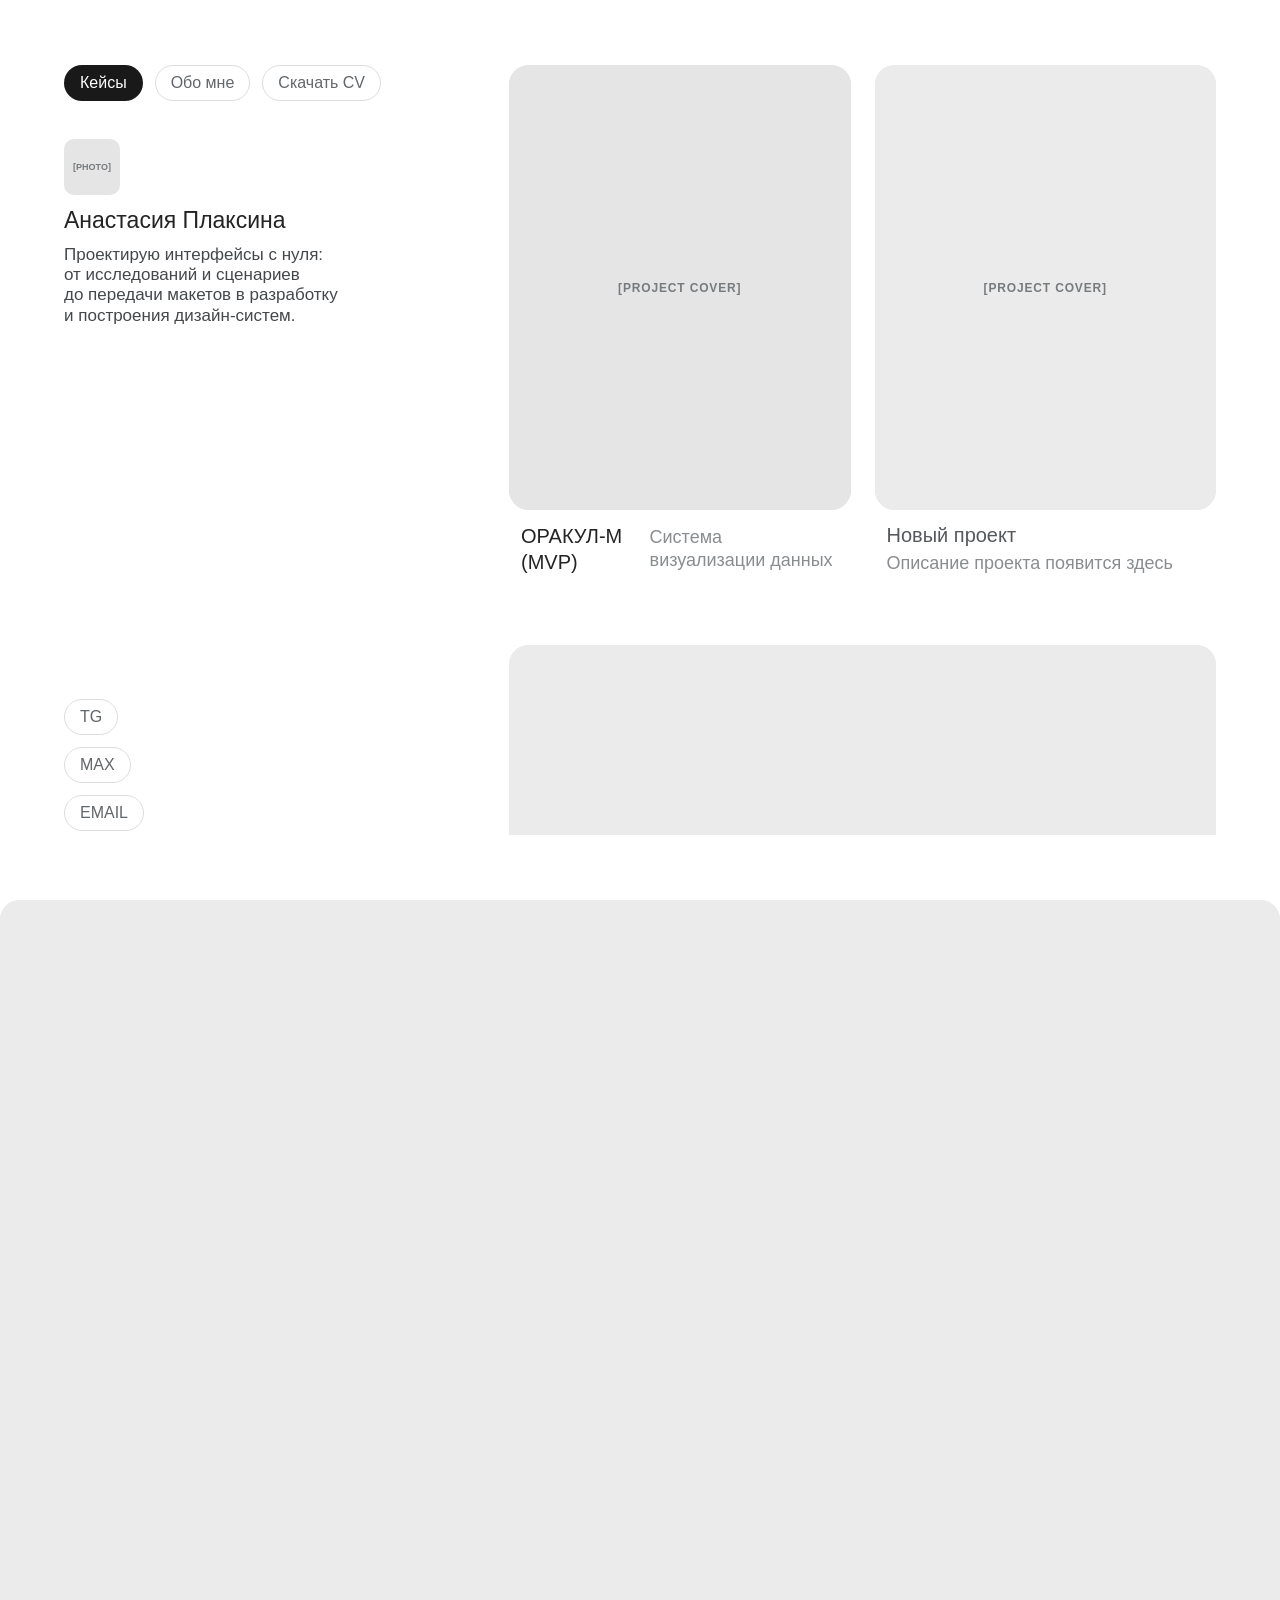
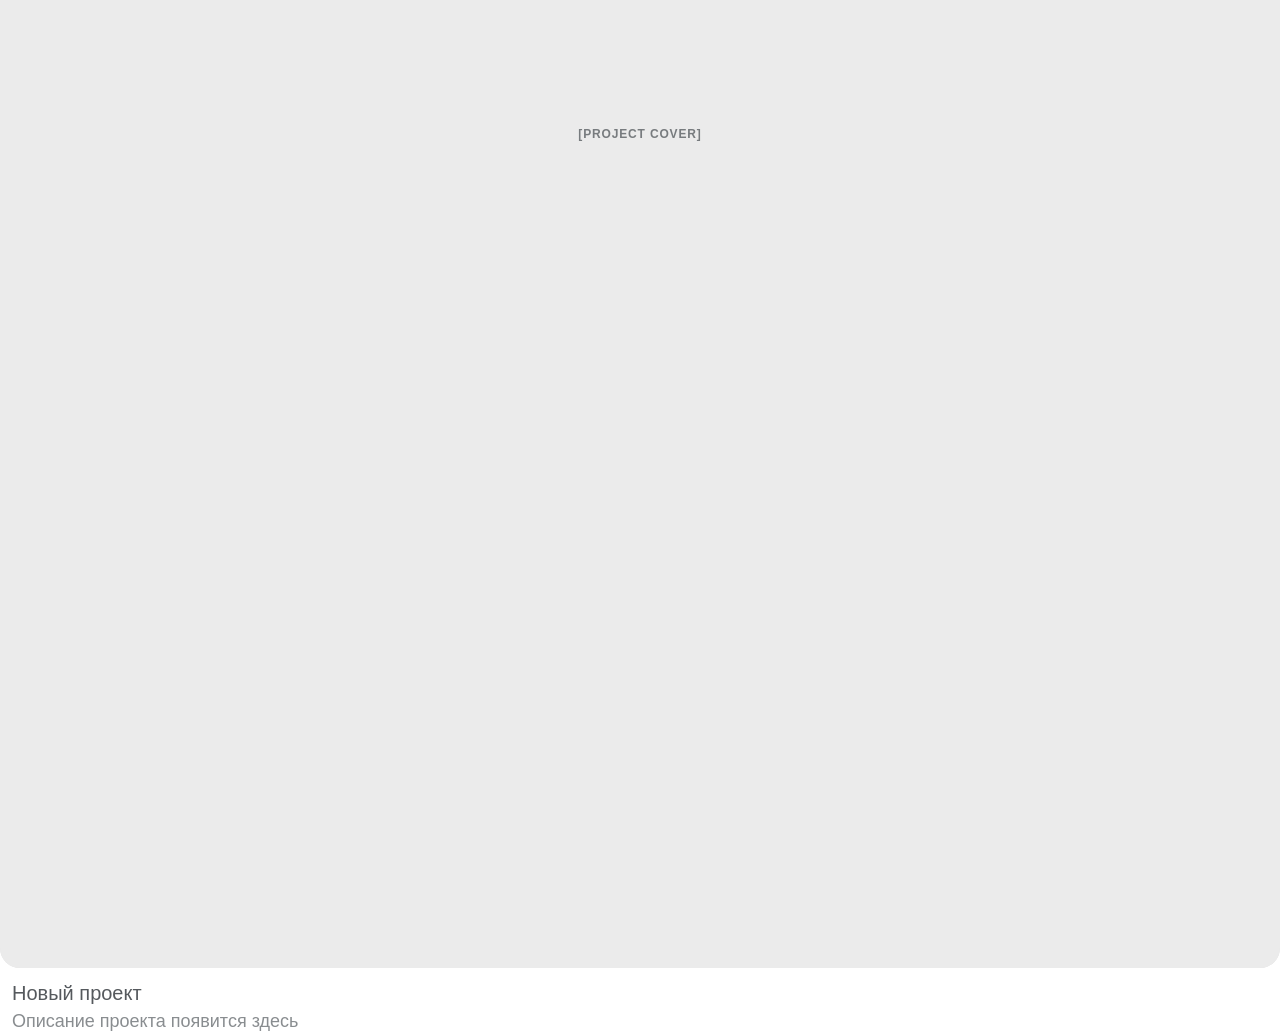
==== index.html @ 455554bf "Update index.html. Удалены годы в кейсах" ====
<!doctype html>
<html lang="ru">
<head>
  <meta charset="utf-8">
  <meta name="viewport" content="width=device-width, initial-scale=1">
  <meta name="color-scheme" content="light">
  <title>Анастасия Плаксина — продуктовый дизайнер</title>
  <meta name="description" content="Портфолио Анастасии Плаксиной: продуктовый дизайн, исследования и дизайн-системы.">
  <link rel="stylesheet" href="styles.css">
  <script src="script.js" defer></script>
</head>
<body>
  <div class="page">
    <aside class="sidebar" aria-label="Информация об авторе">
      <div class="sidebar__top">
        <nav class="navigation" aria-label="Основная навигация">
          <a class="pill pill--primary" href="index.html" aria-current="page">Кейсы</a>
          <a class="pill pill--secondary" href="#about">Обо мне</a>
          <button class="pill pill--secondary" type="button" data-contact="cv">Скачать CV</button>
        </nav>

        <div class="profile" id="about">
          <div class="placeholder profile__photo" role="img" aria-label="Место для фотографии автора">
            <span>[PHOTO]</span>
          </div>
          <h1 class="profile__name">Анастасия Плаксина</h1>
          <p class="profile__description">
            Проектирую интерфейсы с нуля:<br>
            от исследований и сценариев<br>
            до передачи макетов в разработку<br>
            и построения дизайн-систем.
          </p>
        </div>
      </div>

      <div class="socials" aria-label="Контакты">
        <button class="pill pill--secondary social" type="button" data-contact="telegram" aria-label="Telegram">TG</button>
        <button class="pill pill--secondary social" type="button" data-contact="max" aria-label="MAX">MAX</button>
        <button class="pill pill--secondary social" type="button" data-contact="email" aria-label="Электронная почта">EMAIL</button>
      </div>
    </aside>

    <main class="content" id="projects" aria-label="Проекты">
      <div class="projects-grid">
        <a class="project-card" href="case.html" aria-label="Открыть кейс ОРАКУЛ-М">
          <div class="project-card__cover">
            <div class="placeholder project-card__image" aria-hidden="true">[PROJECT COVER]</div>
            <span class="project-card__arrow" aria-hidden="true">↗</span>
          </div>
          <div class="project-card__details">
            <div class="project-card__heading">
              <h2 class="project-card__title">ОРАКУЛ-М (MVP)</h2
            </div>
            <p class="project-card__description">Система визуализации данных</p>
            </div>
          </div>
        </a>

        <article class="project-card project-card--upcoming" aria-label="Будущий проект 2">
          <div class="project-card__cover">
            <div class="placeholder project-card__image" role="img" aria-label="Место для обложки проекта">[PROJECT COVER]</div>
          </div>
          <div class="project-card__details">
            <div class="project-card__heading">
              <h2 class="project-card__title">Новый проект</h2>
              
            </div>
            <p class="project-card__description">Описание проекта появится здесь</p>
            
            </div>
          </div>
        </article>

        <article class="project-card project-card--upcoming" aria-label="Будущий проект 3">
          <div class="project-card__cover">
            <div class="placeholder project-card__image" role="img" aria-label="Место для обложки проекта">[PROJECT COVER]</div>
          </div>
          <div class="project-card__details">
            <div class="project-card__heading">
              <h2 class="project-card__title">Новый проект</h2>
              
            </div>
            <p class="project-card__description">Описание проекта появится здесь</p>
           
            </div>
          </div>
        </article>

        <article class="project-card project-card--upcoming" aria-label="Будущий проект 4">
          <div class="project-card__cover">
            <div class="placeholder project-card__image" role="img" aria-label="Место для обложки проекта">[PROJECT COVER]</div>
          </div>
          <div class="project-card__details">
            <div class="project-card__heading">
              <h2 class="project-card__title">Новый проект</h2>
             
            </div>
            <p class="project-card__description">Описание проекта появится здесь</p>
           
            </div>
          </div>
        </article>
      </div>
    </main>
  </div>

  <div class="notice" id="contact-notice" role="status" aria-live="polite" hidden></div>
</body>
</html>
---- styles.css ----
:root {
  --color-background: #ffffff;
  --color-text: #242424;
  --color-secondary: #62676b;
  --color-muted: #898d90;
  --color-border: #dddddd;
  --color-surface: #f3f4f5;
  --color-placeholder: #e5e5e5;
  --color-placeholder-text: #777b7e;
  --color-primary: #191919;
  --color-primary-hover: #393939;
  --color-accent: #405e9b;
  --color-focus: #4669c9;
  --color-dark-panel: #292929;
  --color-dark-card: #3a3a3a;
  --color-dark-text: #eeeeee;
  --color-success: #d8fff0;
  --color-success-text: #175b47;

  --font-main: Arial, Helvetica, sans-serif;
  --font-size-body: 20px;
  --font-size-small: 15px;

  --space-page-x: 64px;
  --space-page-y: 65px;
  --space-sidebar: 360px;
  --space-columns: 85px;
  --space-card-gap: 24px;

  --radius-small: 10px;
  --radius-medium: 14px;
  --radius-large: 20px;
  --radius-pill: 999px;

  --transition-fast: 220ms cubic-bezier(0.2, 0.7, 0.2, 1);
  --transition-medium: 280ms cubic-bezier(0.2, 0.7, 0.2, 1);
}

* {
  box-sizing: border-box;
}

html {
  height: 100%;
}

body {
  min-width: 1120px;
  height: 100%;
  margin: 0;
  overflow: hidden;
  background: var(--color-background);
  color: var(--color-text);
  font-family: var(--font-main);
  -webkit-font-smoothing: antialiased;
}

button,
a {
  -webkit-tap-highlight-color: transparent;
}

button {
  font: inherit;
}

a {
  color: inherit;
}

:focus-visible {
  outline: 3px solid var(--color-focus);
  outline-offset: 4px;
}

.page {
  display: grid;
  grid-template-columns: var(--space-sidebar) minmax(0, 1fr);
  gap: var(--space-columns);
  width: 100%;
  height: 100vh;
  height: 100dvh;
  padding: var(--space-page-y) var(--space-page-x);
}

.sidebar {
  display: flex;
  flex-direction: column;
  justify-content: space-between;
  min-width: 0;
  min-height: 0;
  padding-bottom: 4px;
}

.navigation {
  display: flex;
  align-items: center;
  flex-wrap: nowrap;
  gap: 12px;
}

.pill {
  position: relative;
  display: inline-flex;
  align-items: center;
  justify-content: center;
  flex: none;
  min-height: 36px;
  padding: 6px 15px;
  border: 1px solid transparent;
  border-radius: var(--radius-pill);
  cursor: pointer;
  font-size: 16px;
  font-weight: 500;
  line-height: 1.2;
  text-decoration: none;
  white-space: nowrap;
  transition:
    color var(--transition-fast),
    background-color var(--transition-fast),
    border-color var(--transition-fast),
    box-shadow var(--transition-fast),
    transform var(--transition-fast);
}

.pill::after {
  position: absolute;
  right: 15px;
  bottom: 5px;
  left: 15px;
  height: 1px;
  background: currentColor;
  content: "";
  opacity: 0;
  transform: scaleX(0.5);
  transition: opacity var(--transition-fast), transform var(--transition-fast);
}

.pill:hover::after {
  opacity: 1;
  transform: scaleX(1);
}

.pill:active {
  transform: translateY(1px);
}

.pill--primary {
  background: var(--color-primary);
  color: #ffffff;
}

.pill--primary:hover {
  background: var(--color-primary-hover);
  box-shadow: 0 5px 14px rgb(0 0 0 / 16%);
  transform: translateY(-2px);
}

.pill--secondary {
  border-color: var(--color-border);
  background: var(--color-background);
  color: var(--color-secondary);
}

.pill--secondary:hover {
  border-color: #aab8d3;
  background: #f5f7fb;
  color: var(--color-accent);
  transform: translateY(-2px);
}

.profile {
  margin-top: 38px;
  scroll-margin-top: 24px;
}

.placeholder {
  display: flex;
  align-items: center;
  justify-content: center;
  overflow: hidden;
  background: var(--color-placeholder);
  color: var(--color-placeholder-text);
  font-size: 12px;
  font-weight: 600;
  letter-spacing: 0.07em;
  text-align: center;
}

.profile__photo {
  width: 56px;
  height: 56px;
  border-radius: var(--radius-small);
}

.profile__photo span {
  font-size: 9px;
  letter-spacing: 0;
}

.profile__name {
  margin: 12px 0 10px;
  font-size: 23px;
  font-weight: 500;
  line-height: 1.2;
}

.profile__description {
  margin: 0;
  color: #44484b;
  font-size: 17px;
  line-height: 1.2;
}

.socials {
  display: flex;
  flex-direction: column;
  align-items: flex-start;
  gap: 12px;
}

.social {
  min-width: 54px;
}

.content {
  min-width: 0;
  min-height: 0;
  overflow-x: hidden;
  overflow-y: auto;
  overscroll-behavior-y: contain;
  scrollbar-color: #d5d5d5 transparent;
  scrollbar-width: thin;
}

.content::-webkit-scrollbar {
  width: 7px;
}

.content::-webkit-scrollbar-thumb {
  border-radius: var(--radius-pill);
  background: #d5d5d5;
}

.projects-grid {
  display: grid;
  grid-template-columns: repeat(2, minmax(0, 1fr));
  gap: 38px var(--space-card-gap);
  padding-bottom: 70px;
}

.project-card {
  display: block;
  min-width: 0;
  border-radius: var(--radius-large);
  color: inherit;
  text-decoration: none;
  transition: transform var(--transition-medium);
}

a.project-card {
  cursor: pointer;
}

a.project-card:hover {
  transform: translateY(-6px);
}

.project-card__cover {
  position: relative;
  overflow: hidden;
  aspect-ratio: 422 / 550;
  border-radius: var(--radius-large);
  background: var(--color-placeholder);
  transition: box-shadow var(--transition-medium);
}

a.project-card:hover .project-card__cover {
  box-shadow: 0 16px 30px rgb(0 0 0 / 13%);
}

.project-card__image {
  width: 100%;
  height: 100%;
  transition:
    background-color var(--transition-medium),
    transform var(--transition-medium);
}

a.project-card:hover .project-card__image {
  background: #dddddd;
  transform: scale(1.045);
}

.project-card__arrow {
  position: absolute;
  top: 16px;
  right: 16px;
  display: grid;
  width: 37px;
  height: 37px;
  place-items: center;
  border-radius: 50%;
  background: rgb(255 255 255 / 88%);
  color: var(--color-primary);
  font-size: 22px;
  opacity: 0;
  transform: translate(-6px, 6px);
  transition: opacity var(--transition-fast), transform var(--transition-fast);
}

a.project-card:hover .project-card__arrow,
a.project-card:focus-visible .project-card__arrow {
  opacity: 1;
  transform: translate(0);
}

.project-card__details {
  padding: 12px 12px 0;
}

.project-card__heading {
  display: flex;
  align-items: baseline;
  justify-content: space-between;
  gap: 10px;
}

.project-card__title {
  margin: 0;
  font-size: 20px;
  font-weight: 400;
  line-height: 1.3;
  transition: color var(--transition-fast);
}

a.project-card:hover .project-card__title,
a.project-card:focus-visible .project-card__title {
  color: var(--color-accent);
}

.project-card__year {
  flex: none;
  color: var(--color-muted);
  font-size: 12px;
}

.project-card__description {
  margin: 4px 0 0;
  color: var(--color-muted);
  font-size: 18px;
  line-height: 1.3;
}

.project-card__tags {
  display: flex;
  flex-wrap: wrap;
  gap: 7px;
  margin-top: 12px;
}

.tag {
  padding: 5px 9px;
  border: 1px solid #e8e8e8;
  border-radius: var(--radius-pill);
  color: var(--color-secondary);
  font-size: 11px;
  line-height: 1;
}

.project-card--upcoming .project-card__image {
  background: #ebebeb;
}

.project-card--upcoming .project-card__title {
  color: #55595d;
}

.case {
  padding-bottom: 75px;
}

.case__hero {
  position: relative;
  width: 100%;
  height: 356px;
  border-radius: var(--radius-large);
  background: #dedede;
}

.case__hero-tags {
  position: absolute;
  top: 20px;
  right: 22px;
  display: flex;
  gap: 9px;
}

.hero-tag {
  padding: 8px 15px;
  border: 1px solid rgb(255 255 255 / 85%);
  border-radius: var(--radius-pill);
  color: #565a5d;
  font-size: 15px;
  font-weight: 400;
  letter-spacing: 0;
}

.case__header {
  margin: 47px 0 25px;
}

.case__title {
  margin: 0;
  color: var(--color-primary);
  font-size: 36px;
  font-weight: 500;
  line-height: 1.15;
}

.case-section {
  margin-top: 44px;
  font-size: var(--font-size-body);
  line-height: 1.31;
}

.case__header + .case-section {
  margin-top: 0;
}

.case-section--last {
  margin-bottom: 0;
}

.case-section p {
  margin: 0 0 18px;
}

.section-label {
  margin: 0 0 19px;
  color: var(--color-muted);
  font-size: 16px;
  font-weight: 400;
  line-height: 1.3;
  text-transform: uppercase;
}

.case-facts,
.result-facts {
  margin: 22px 0 0;
}

.case-facts > div,
.result-facts > div {
  display: grid;
  grid-template-columns: 138px minmax(0, 1fr);
  gap: 10px;
  margin-top: 7px;
}

.case-facts dt,
.result-facts dt {
  font-weight: 500;
}

.case-facts dd,
.result-facts dd {
  margin: 0;
}

.case-list {
  margin: 0;
  padding-left: 30px;
}

.case-list li {
  padding-left: 0;
  margin-bottom: 12px;
}

.case-list li:last-child {
  margin-bottom: 0;
}

.note-list {
  display: grid;
  gap: 16px;
}

.note {
  padding: 21px 20px 20px;
  border-radius: var(--radius-medium);
  background: var(--color-surface);
}

.note h3 {
  margin: 0 0 12px;
  color: #95999d;
  font-size: 16px;
  font-weight: 600;
  letter-spacing: 0.02em;
  line-height: 1.3;
  text-transform: uppercase;
}

.note p {
  margin: 0;
}

.note--story p {
  color: #30374e;
}

.case__flow {
  width: 100%;
  height: 530px;
  margin-top: 44px;
  border: 1px solid #dedede;
  border-radius: var(--radius-medium);
  background: #f0f0f0;
}

.testing-panel {
  padding: 27px;
  border-radius: 18px;
  background: var(--color-dark-panel);
  color: var(--color-dark-text);
  font-size: 16px;
  line-height: 1.35;
}

.testing-panel__head,
.hypothesis {
  display: grid;
  grid-template-columns: repeat(2, minmax(0, 1fr));
  gap: 22px;
}

.testing-panel__head {
  padding: 0 0 15px;
  color: #b9b9b9;
  font-size: 15px;
  text-transform: uppercase;
}

.hypothesis {
  padding: 20px;
  margin-bottom: 16px;
  border-radius: var(--radius-medium);
  background: var(--color-dark-card);
}

.hypothesis:last-child {
  margin-bottom: 0;
}

.hypothesis p {
  margin: 0 0 10px;
}

.hypothesis p:last-child {
  margin-bottom: 0;
}

.hypothesis__badge {
  display: table;
  width: fit-content;
  padding: 5px 8px;
  margin-top: 22px;
  border-radius: var(--radius-pill);
  background: var(--color-success);
  color: var(--color-success-text);
  font-size: 11px;
  font-weight: 600;
  text-transform: uppercase;
}

.testing-panel__observation {
  margin: 0 5px 16px !important;
  color: #60bc9b;
  font-size: 12px;
  line-height: 1.4;
  text-transform: uppercase;
}

.gallery__stage {
  position: relative;
  width: 100%;
  height: 445px;
  border-radius: var(--radius-medium);
  background: #dedede;
}

.gallery__image-label {
  pointer-events: none;
}

.icon-button {
  display: grid;
  width: 38px;
  height: 38px;
  place-items: center;
  padding: 0;
  border: 1px solid transparent;
  border-radius: 50%;
  background: rgb(255 255 255 / 70%);
  color: var(--color-accent);
  cursor: pointer;
  font-size: 27px;
  line-height: 1;
  transition:
    background-color var(--transition-fast),
    box-shadow var(--transition-fast),
    color var(--transition-fast),
    opacity var(--transition-fast),
    transform var(--transition-fast);
}

.icon-button:hover {
  background: #ffffff;
  box-shadow: 0 5px 14px rgb(0 0 0 / 15%);
  color: var(--color-primary);
  transform: scale(1.1);
}

.icon-button:active {
  transform: scale(0.95);
}

.gallery__expand,
.gallery__previous,
.gallery__next {
  position: absolute;
  z-index: 1;
}

.gallery__expand {
  top: 16px;
  right: 16px;
  font-size: 23px;
}

.gallery__previous {
  top: 50%;
  left: 16px;
  transform: translateY(-50%);
}

.gallery__next {
  top: 50%;
  right: 16px;
  transform: translateY(-50%);
}

.gallery__previous:hover,
.gallery__next:hover {
  transform: translateY(-50%) scale(1.1);
}

.gallery__previous:active,
.gallery__next:active {
  transform: translateY(-50%) scale(0.95);
}

.gallery__dots {
  position: absolute;
  bottom: 20px;
  left: 50%;
  display: flex;
  gap: 7px;
  transform: translateX(-50%);
}

.gallery__dot {
  width: 11px;
  height: 11px;
  padding: 0;
  border: 0;
  border-radius: 50%;
  background: #b8b8b8;
  cursor: pointer;
  transition:
    background-color var(--transition-fast),
    transform var(--transition-fast);
}

.gallery__dot:hover {
  background: var(--color-accent);
  transform: scale(1.25);
}

.gallery__dot[aria-current="true"] {
  background: #191919;
}

.gallery__caption {
  margin: 18px 0 0 !important;
  font-size: 19px;
  font-style: italic;
  text-align: center;
}

.result-facts {
  margin-top: 20px;
}

.result-facts > div {
  margin-top: 18px;
}

.result-facts .case-list {
  padding-left: 30px;
}

.lightbox {
  width: min(1100px, calc(100vw - 80px));
  max-width: none;
  max-height: calc(100vh - 80px);
  padding: 16px;
  border: 0;
  border-radius: var(--radius-large);
  background: #ffffff;
  box-shadow: 0 25px 80px rgb(0 0 0 / 20%);
}

.lightbox::backdrop {
  background: rgb(0 0 0 / 75%);
}

.lightbox__inner {
  position: relative;
}

.lightbox__close {
  position: absolute;
  z-index: 1;
  top: 12px;
  right: 12px;
  font-size: 29px;
}

.lightbox__image {
  min-height: 300px;
  height: min(70vh, 690px);
  border-radius: var(--radius-medium);
}

.lightbox__caption {
  margin: 14px 0 0;
  color: var(--color-secondary);
  font-size: 16px;
  text-align: center;
}

.notice {
  position: fixed;
  z-index: 10;
  bottom: 24px;
  left: 24px;
  max-width: 340px;
  padding: 14px 18px;
  border-radius: var(--radius-medium);
  background: var(--color-primary);
  box-shadow: 0 10px 25px rgb(0 0 0 / 20%);
  color: #ffffff;
  font-size: 14px;
  line-height: 1.4;
}

.notice[hidden] {
  display: none;
}

@media (prefers-reduced-motion: reduce) {
  *,
  *::before,
  *::after {
    scroll-behavior: auto !important;
    transition-duration: 0.01ms !important;
    animation-duration: 0.01ms !important;
  }
}
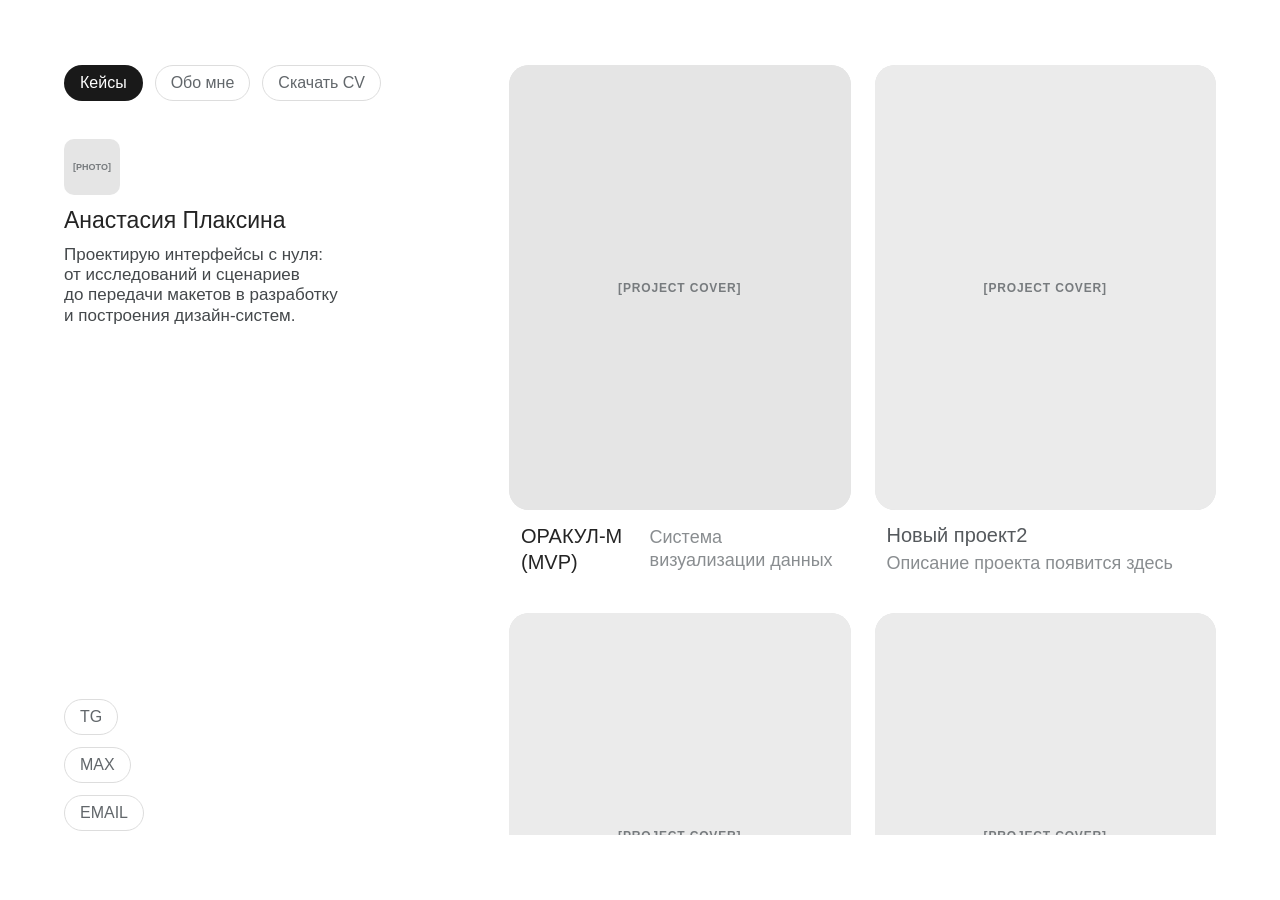
==== commit 48508ce7: "Update index.html" ====
--- a/index.html
+++ b/index.html
@@ -62,13 +62,10 @@
           </div>
           <div class="project-card__details">
             <div class="project-card__heading">
-              <h2 class="project-card__title">Новый проект</h2>
-              
-            </div>
+              <h2 class="project-card__title">Новый проект2</h2>
+             </div>
             <p class="project-card__description">Описание проекта появится здесь</p>
-            
-            </div>
-          </div>
+             </div>
         </article>
 
         <article class="project-card project-card--upcoming" aria-label="Будущий проект 3">
@@ -77,29 +74,22 @@
           </div>
           <div class="project-card__details">
             <div class="project-card__heading">
-              <h2 class="project-card__title">Новый проект</h2>
-              
-            </div>
+              <h2 class="project-card__title">Новый проект3</h2>
+             </div>
             <p class="project-card__description">Описание проекта появится здесь</p>
-           
-            </div>
           </div>
         </article>
-
         <article class="project-card project-card--upcoming" aria-label="Будущий проект 4">
           <div class="project-card__cover">
             <div class="placeholder project-card__image" role="img" aria-label="Место для обложки проекта">[PROJECT COVER]</div>
           </div>
           <div class="project-card__details">
             <div class="project-card__heading">
-              <h2 class="project-card__title">Новый проект</h2>
-             
-            </div>
+              <h2 class="project-card__title">Новый проект4</h2>
+             </div>
             <p class="project-card__description">Описание проекта появится здесь</p>
-           
-            </div>
-          </div>
-        </article>
+             </div>
+         </article>
       </div>
     </main>
   </div>
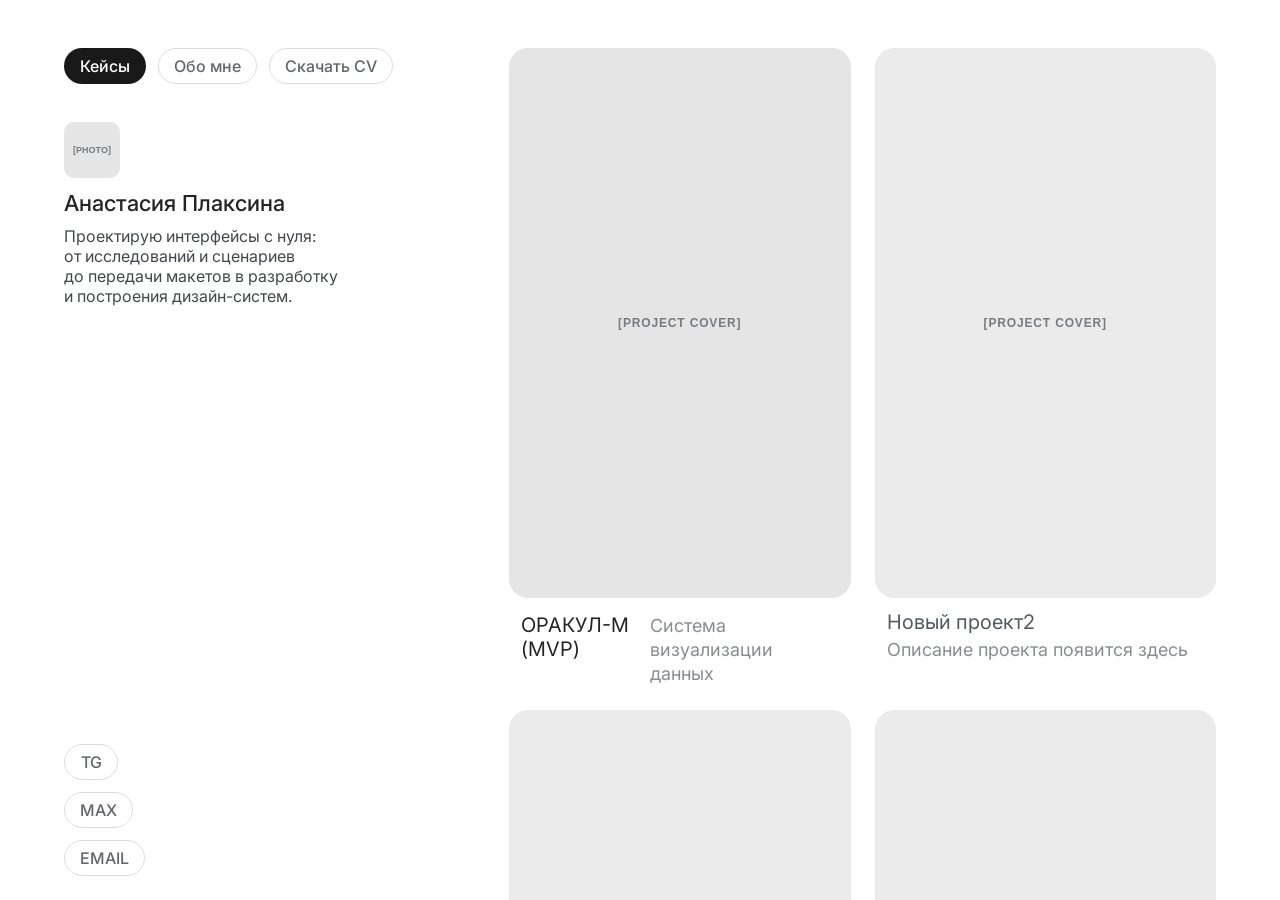
==== commit b43002d2: "Update index.html" ====
--- a/index.html
+++ b/index.html
@@ -8,6 +8,9 @@
   <meta name="description" content="Портфолио Анастасии Плаксиной: продуктовый дизайн, исследования и дизайн-системы.">
   <link rel="stylesheet" href="styles.css">
   <script src="script.js" defer></script>
+  <link rel="preconnect" href="https://fonts.googleapis.com">
+<link rel="preconnect" href="https://fonts.gstatic.com" crossorigin>
+<link href="https://fonts.googleapis.com/css2?family=Inter:wght@400;500;600&display=swap" rel="stylesheet">
 </head>
 <body>
   <div class="page">
--- a/styles.css
+++ b/styles.css
@@ -1,4 +1,5 @@
 :root {
+  /* ===== ЦВЕТА ===== */
   --color-background: #ffffff;
   --color-text: #242424;
   --color-secondary: #62676b;
@@ -17,15 +18,23 @@
   --color-success: #d8fff0;
   --color-success-text: #175b47;
 
+  /* ===== ШРИФТЫ ===== */
   --font-main: Arial, Helvetica, sans-serif;
+  /* Шрифт для UI-элементов: кнопки, имя, карточки. Подключите Inter
+     через <link> в <head> или @import в начале этого файла. */
+  --font-ui: 'Inter', Arial, Helvetica, sans-serif;
   --font-size-body: 20px;
   --font-size-small: 15px;
 
-  --space-page-x: 64px;
-  --space-page-y: 65px;
-  --space-sidebar: 360px;
-  --space-columns: 85px;
-  --space-card-gap: 24px;
+  /* ===== СЕТКА И ОТСТУПЫ =====
+     Макет 1440px: слева колонка 421px, справа две карточки ~422px,
+     между колонками 24px. Поля страницы: 64px по бокам, 48px сверху, 24px снизу. */
+  --space-page-top: 48px;      /* отступ сверху всей страницы */
+ 
+  --space-page-x: 64px;        /* боковые отступы страницы */
+  --space-sidebar: 421px;      /* ширина левой колонки */
+  --space-columns: 24px;       /* зазор между левой колонкой и карточками */
+  --space-card-gap: 24px;      /* зазор между карточками */
 
   --radius-small: 10px;
   --radius-medium: 14px;
@@ -73,6 +82,10 @@
   outline-offset: 4px;
 }
 
+/* ===== ОБЩАЯ СЕТКА СТРАНИЦЫ =====
+   Две колонки: слева сайдбар 421px, справа — контент.
+   Отступ сверху 48px, по бокам 64px. Снизу отступ убран (0),
+   он остался только у левого блока (см. .sidebar). */
 .page {
   display: grid;
   grid-template-columns: var(--space-sidebar) minmax(0, 1fr);
@@ -80,18 +93,22 @@
   width: 100%;
   height: 100vh;
   height: 100dvh;
-  padding: var(--space-page-y) var(--space-page-x);
-}
-
+  padding: var(--space-page-top) var(--space-page-x) 0; /* было: ... var(--space-page-bottom) */
+}
+
+/* ===== ЛЕВАЯ КОЛОНКА =====
+   Нижний отступ 24px — только у сайдбара, чтобы его содержимое
+   не прилипало к краю окна. */
 .sidebar {
   display: flex;
   flex-direction: column;
   justify-content: space-between;
   min-width: 0;
   min-height: 0;
-  padding-bottom: 4px;
-}
-
+  padding-bottom: 24px; /* было: 4px */
+}
+
+/* ===== КНОПКИ (Кейсы / Обо мне / Скачать CV) ===== */
 .navigation {
   display: flex;
   align-items: center;
@@ -110,9 +127,11 @@
   border: 1px solid transparent;
   border-radius: var(--radius-pill);
   cursor: pointer;
+  /* Inter Medium 16 / 20 */
+  font-family: var(--font-ui);
   font-size: 16px;
   font-weight: 500;
-  line-height: 1.2;
+  line-height: 20px;
   text-decoration: none;
   white-space: nowrap;
   transition:
@@ -169,6 +188,7 @@
   transform: translateY(-2px);
 }
 
+/* ===== БЛОК ПРОФИЛЯ (фото + имя + краткое инфо) ===== */
 .profile {
   margin-top: 38px;
   scroll-margin-top: 24px;
@@ -198,20 +218,26 @@
   letter-spacing: 0;
 }
 
+/* Имя — Inter Medium 22 / auto */
 .profile__name {
   margin: 12px 0 10px;
-  font-size: 23px;
+  font-family: var(--font-ui);
+  font-size: 22px;
   font-weight: 500;
-  line-height: 1.2;
-}
-
+  line-height: normal;
+}
+
+/* Краткое инфо под именем — Inter Regular 16 / 20 */
 .profile__description {
   margin: 0;
   color: #44484b;
-  font-size: 17px;
-  line-height: 1.2;
-}
-
+  font-family: var(--font-ui);
+  font-size: 16px;
+  font-weight: 400;
+  line-height: 20px;
+}
+
+/* ===== СОЦСЕТИ ===== */
 .socials {
   display: flex;
   flex-direction: column;
@@ -223,30 +249,33 @@
   min-width: 54px;
 }
 
+/* ===== КОНТЕНТ (правая часть, скроллится) =====
+   Скрываем полоску скролла, но скролл сохраняется. */
 .content {
   min-width: 0;
   min-height: 0;
   overflow-x: hidden;
   overflow-y: auto;
   overscroll-behavior-y: contain;
-  scrollbar-color: #d5d5d5 transparent;
-  scrollbar-width: thin;
-}
-
+  /* Firefox: полностью прячем скроллбар */
+  scrollbar-width: none;
+}
+
+/* Chrome / Safari / Edge: полностью прячем скроллбар */
 .content::-webkit-scrollbar {
-  width: 7px;
-}
-
-.content::-webkit-scrollbar-thumb {
-  border-radius: var(--radius-pill);
-  background: #d5d5d5;
-}
-
+  width: 0;
+  height: 0;
+  display: none;
+}
+
+/* ===== СЕТКА КАРТОЧЕК =====
+   Две колонки. Зазор между карточками по горизонтали и по вертикали — 24px.
+   Снизу 24px — чтобы при прокрутке до конца остался отступ. */
 .projects-grid {
   display: grid;
   grid-template-columns: repeat(2, minmax(0, 1fr));
-  gap: 38px var(--space-card-gap);
-  padding-bottom: 70px;
+  gap: var(--space-card-gap); /* было: 38px var(--space-card-gap) */
+  padding-bottom: 24px;
 }
 
 .project-card {
@@ -266,10 +295,11 @@
   transform: translateY(-6px);
 }
 
+/* Обложка карточки: фиксированная высота 550px */
 .project-card__cover {
   position: relative;
   overflow: hidden;
-  aspect-ratio: 422 / 550;
+  height: 550px;
   border-radius: var(--radius-large);
   background: var(--color-placeholder);
   transition: box-shadow var(--transition-medium);
@@ -326,11 +356,13 @@
   gap: 10px;
 }
 
+/* Название кейса — Inter Regular 20 / 24 */
 .project-card__title {
   margin: 0;
+  font-family: var(--font-ui);
   font-size: 20px;
   font-weight: 400;
-  line-height: 1.3;
+  line-height: 24px;
   transition: color var(--transition-fast);
 }
 
@@ -339,34 +371,18 @@
   color: var(--color-accent);
 }
 
-.project-card__year {
-  flex: none;
-  color: var(--color-muted);
-  font-size: 12px;
-}
-
+/* Описание кейса — Inter Regular 18 / 24 */
 .project-card__description {
   margin: 4px 0 0;
   color: var(--color-muted);
+  font-family: var(--font-ui);
   font-size: 18px;
-  line-height: 1.3;
-}
-
-.project-card__tags {
-  display: flex;
-  flex-wrap: wrap;
-  gap: 7px;
-  margin-top: 12px;
-}
-
-.tag {
-  padding: 5px 9px;
-  border: 1px solid #e8e8e8;
-  border-radius: var(--radius-pill);
-  color: var(--color-secondary);
-  font-size: 11px;
-  line-height: 1;
-}
+  font-weight: 400;
+  line-height: 24px;
+}
+
+/* Стили .project-card__year, .project-card__tags и .tag удалены —
+   год и бейджи больше не выводятся на карточке. */
 
 .project-card--upcoming .project-card__image {
   background: #ebebeb;
@@ -376,6 +392,7 @@
   color: #55595d;
 }
 
+/* ===== СТРАНИЦА КЕЙСА (осталась без изменений) ===== */
 .case {
   padding-bottom: 75px;
 }
@@ -413,7 +430,7 @@
 .case__title {
   margin: 0;
   color: var(--color-primary);
-  font-size: 36px;
+  font-size: 34px;
   font-weight: 500;
   line-height: 1.15;
 }
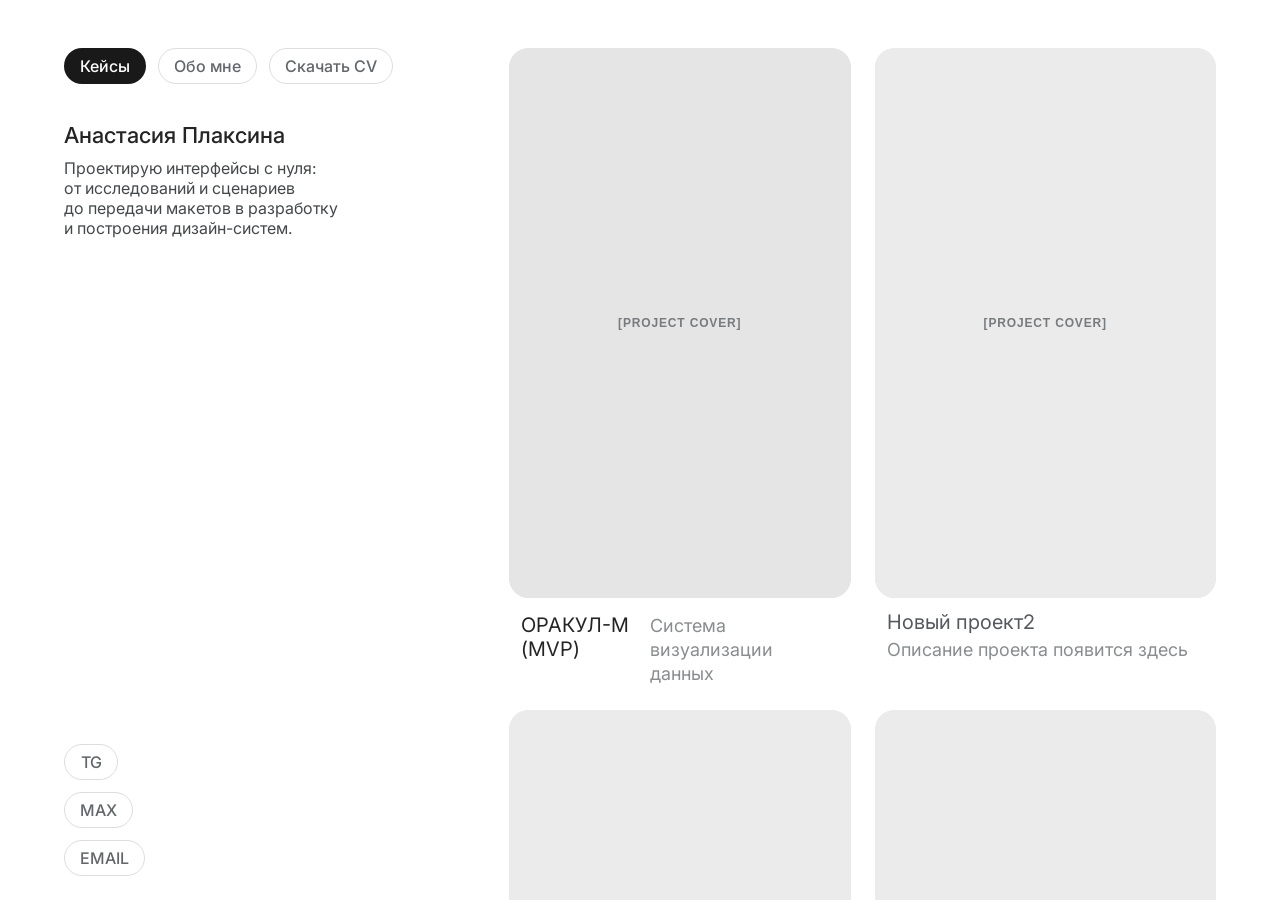
==== commit 432e1b3c: "Update index.html" ====
--- a/index.html
+++ b/index.html
@@ -23,9 +23,7 @@
         </nav>
 
         <div class="profile" id="about">
-          <div class="placeholder profile__photo" role="img" aria-label="Место для фотографии автора">
-            <span>[PHOTO]</span>
-          </div>
+          
           <h1 class="profile__name">Анастасия Плаксина</h1>
           <p class="profile__description">
             Проектирую интерфейсы с нуля:<br>
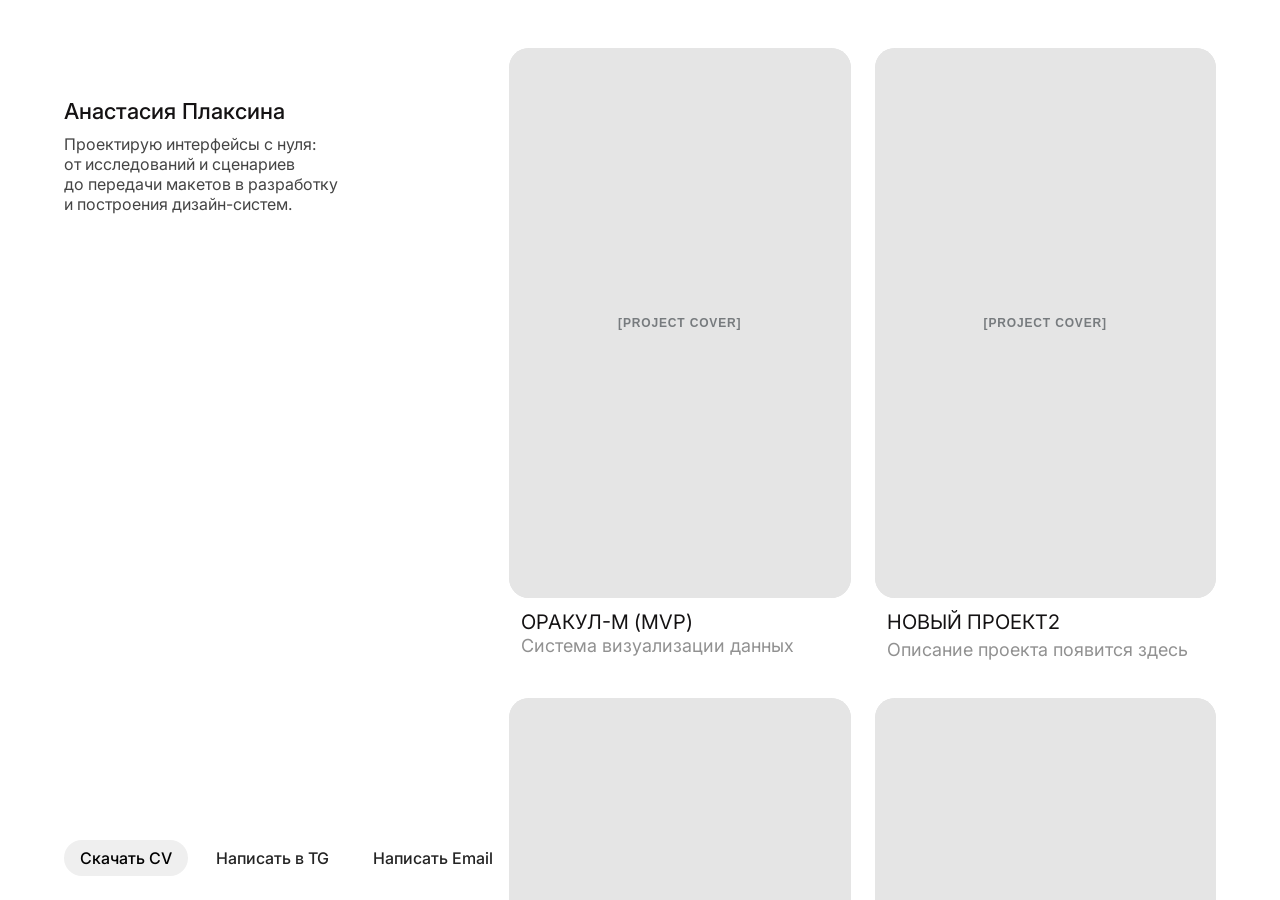
==== commit a32b6ca9: "Update index.html" ====
--- a/index.html
+++ b/index.html
@@ -15,30 +15,23 @@
 <body>
   <div class="page">
     <aside class="sidebar" aria-label="Информация об авторе">
-      <div class="sidebar__top">
-        <nav class="navigation" aria-label="Основная навигация">
-          <a class="pill pill--primary" href="index.html" aria-current="page">Кейсы</a>
-          <a class="pill pill--secondary" href="#about">Обо мне</a>
-          <button class="pill pill--secondary" type="button" data-contact="cv">Скачать CV</button>
-        </nav>
+     <!-- ВЕРХ: имя + описание -->
+<div class="profile" id="about">
+  <h1 class="profile__name">Анастасия Плаксина</h1>
+  <p class="profile__description">
+    Проектирую интерфейсы с нуля:<br>
+    от исследований и сценариев<br>
+    до передачи макетов в разработку<br>
+    и построения дизайн-систем.
+  </p>
+</div>
 
-        <div class="profile" id="about">
-          
-          <h1 class="profile__name">Анастасия Плаксина</h1>
-          <p class="profile__description">
-            Проектирую интерфейсы с нуля:<br>
-            от исследований и сценариев<br>
-            до передачи макетов в разработку<br>
-            и построения дизайн-систем.
-          </p>
-        </div>
-      </div>
-
-      <div class="socials" aria-label="Контакты">
-        <button class="pill pill--secondary social" type="button" data-contact="telegram" aria-label="Telegram">TG</button>
-        <button class="pill pill--secondary social" type="button" data-contact="max" aria-label="MAX">MAX</button>
-        <button class="pill pill--secondary social" type="button" data-contact="email" aria-label="Электронная почта">EMAIL</button>
-      </div>
+<!-- НИЗ: три кнопки друг под другом -->
+<nav class="navigation" aria-label="Контакты">
+  <button class="pill" type="button" data-contact="cv">Скачать CV</button>
+  <a class="pill" href="https://t.me/ap_plaksina" target="_blank" rel="noopener">Написать в TG</a>
+  <a class="pill" href="mailto:ap.plaksina@mail.ru">Написать Email</a>
+</nav>
     </aside>
 
     <main class="content" id="projects" aria-label="Проекты">
--- a/styles.css
+++ b/styles.css
@@ -1,3 +1,22 @@
+/* ============================================================
+   СОДЕРЖАНИЕ
+   ------------------------------------------------------------
+   1. Переменные (:root)
+   2. Сброс и базовая типографика
+   3. Общая сетка страницы (.page)
+   4. Левая колонка (.sidebar) и кнопки (.pill)
+   5. Профиль (фото, имя, описание)
+   6. Соцсети
+   7. Правая колонка контента (.content)
+   8. Сетка карточек кейсов (.projects-grid, .project-card)
+   9. Страница кейса (.case)
+  10. Адаптив и предпочтения пользователя
+   ============================================================ */
+
+
+/* ============================================================
+   1. ПЕРЕМЕННЫЕ
+   ============================================================ */
 :root {
   /* ===== ЦВЕТА ===== */
   --color-background: #ffffff;
@@ -28,13 +47,13 @@
 
   /* ===== СЕТКА И ОТСТУПЫ =====
      Макет 1440px: слева колонка 421px, справа две карточки ~422px,
-     между колонками 24px. Поля страницы: 64px по бокам, 48px сверху, 24px снизу. */
-  --space-page-top: 48px;      /* отступ сверху всей страницы */
- 
-  --space-page-x: 64px;        /* боковые отступы страницы */
-  --space-sidebar: 421px;      /* ширина левой колонки */
-  --space-columns: 24px;       /* зазор между левой колонкой и карточками */
-  --space-card-gap: 24px;      /* зазор между карточками */
+     между колонками 24px. Поля страницы: 64px по бокам, 48px сверху,
+     24px снизу. */
+  --space-page-top: 48px;
+  --space-page-x: 64px;
+  --space-sidebar: 421px;
+  --space-columns: 24px;
+  --space-card-gap: 24px;
 
   --radius-small: 10px;
   --radius-medium: 14px;
@@ -45,6 +64,10 @@
   --transition-medium: 280ms cubic-bezier(0.2, 0.7, 0.2, 1);
 }
 
+
+/* ============================================================
+   2. СБРОС И БАЗОВАЯ ТИПОГРАФИКА
+   ============================================================ */
 * {
   box-sizing: border-box;
 }
@@ -82,10 +105,11 @@
   outline-offset: 4px;
 }
 
-/* ===== ОБЩАЯ СЕТКА СТРАНИЦЫ =====
+
+/* ============================================================
+   3. ОБЩАЯ СЕТКА СТРАНИЦЫ
    Две колонки: слева сайдбар 421px, справа — контент.
-   Отступ сверху 48px, по бокам 64px. Снизу отступ убран (0),
-   он остался только у левого блока (см. .sidebar). */
+   ============================================================ */
 .page {
   display: grid;
   grid-template-columns: var(--space-sidebar) minmax(0, 1fr);
@@ -93,22 +117,23 @@
   width: 100%;
   height: 100vh;
   height: 100dvh;
-  padding: var(--space-page-top) var(--space-page-x) 0; /* было: ... var(--space-page-bottom) */
-}
-
-/* ===== ЛЕВАЯ КОЛОНКА =====
-   Нижний отступ 24px — только у сайдбара, чтобы его содержимое
-   не прилипало к краю окна. */
+  padding: var(--space-page-top) var(--space-page-x) 0;
+}
+
+
+/* ============================================================
+   4. ЛЕВАЯ КОЛОНКА И КНОПКИ
+   ============================================================ */
 .sidebar {
   display: flex;
   flex-direction: column;
   justify-content: space-between;
   min-width: 0;
   min-height: 0;
-  padding-bottom: 24px; /* было: 4px */
-}
-
-/* ===== КНОПКИ (Кейсы / Обо мне / Скачать CV) ===== */
+  padding-bottom: 24px;
+}
+
+/* Кнопки (Кейсы / Обо мне / Скачать CV) */
 .navigation {
   display: flex;
   align-items: center;
@@ -188,7 +213,10 @@
   transform: translateY(-2px);
 }
 
-/* ===== БЛОК ПРОФИЛЯ (фото + имя + краткое инфо) ===== */
+
+/* ============================================================
+   5. ПРОФИЛЬ (ФОТО + ИМЯ + КРАТКОЕ ОПИСАНИЕ)
+   ============================================================ */
 .profile {
   margin-top: 38px;
   scroll-margin-top: 24px;
@@ -218,26 +246,30 @@
   letter-spacing: 0;
 }
 
-/* Имя — Inter Medium 22 / auto */
+/* Имя — Inter Medium 22 / auto, цвет #141213 */
 .profile__name {
   margin: 12px 0 10px;
   font-family: var(--font-ui);
   font-size: 22px;
   font-weight: 500;
   line-height: normal;
-}
-
-/* Краткое инфо под именем — Inter Regular 16 / 20 */
+  color: #141213;
+}
+
+/* Краткое описание — Inter Regular 16 / 20, цвет #444444 */
 .profile__description {
   margin: 0;
-  color: #44484b;
+  color: #444444;
   font-family: var(--font-ui);
   font-size: 16px;
   font-weight: 400;
   line-height: 20px;
 }
 
-/* ===== СОЦСЕТИ ===== */
+
+/* ============================================================
+   6. СОЦСЕТИ
+   ============================================================ */
 .socials {
   display: flex;
   flex-direction: column;
@@ -249,32 +281,33 @@
   min-width: 54px;
 }
 
-/* ===== КОНТЕНТ (правая часть, скроллится) =====
-   Скрываем полоску скролла, но скролл сохраняется. */
+
+/* ============================================================
+   7. ПРАВАЯ КОЛОНКА КОНТЕНТА
+   ============================================================ */
 .content {
   min-width: 0;
   min-height: 0;
   overflow-x: hidden;
   overflow-y: auto;
   overscroll-behavior-y: contain;
-  /* Firefox: полностью прячем скроллбар */
-  scrollbar-width: none;
-}
-
-/* Chrome / Safari / Edge: полностью прячем скроллбар */
+  scrollbar-width: none; /* Firefox: скрыть полоску скролла */
+}
+
 .content::-webkit-scrollbar {
   width: 0;
   height: 0;
-  display: none;
-}
-
-/* ===== СЕТКА КАРТОЧЕК =====
-   Две колонки. Зазор между карточками по горизонтали и по вертикали — 24px.
-   Снизу 24px — чтобы при прокрутке до конца остался отступ. */
+  display: none; /* Chrome / Safari / Edge: скрыть полоску скролла */
+}
+
+
+/* ============================================================
+   8. СЕТКА КАРТОЧЕК КЕЙСОВ
+   ============================================================ */
 .projects-grid {
   display: grid;
   grid-template-columns: repeat(2, minmax(0, 1fr));
-  gap: var(--space-card-gap); /* было: 38px var(--space-card-gap) */
+  gap: var(--space-card-gap);
   padding-bottom: 24px;
 }
 
@@ -295,11 +328,16 @@
   transform: translateY(-6px);
 }
 
-/* Обложка карточки: фиксированная высота 550px */
+/* Обложка карточки */
 .project-card__cover {
   position: relative;
   overflow: hidden;
-  height: 550px;
+  /* Высота обложки подстраивается под экран так, чтобы второй ряд
+     карточек всегда выглядывал примерно на 12–15%.
+     Формула: (высота окна − отступ сверху − зазор между рядами) / 1.125 − высота текстового блока.
+     Хотите, чтобы выглядывало больше — уменьшите 1.125 (например, до 1.10).
+     Хотите меньше — увеличьте (например, до 1.20). */
+  height: min(550px, calc((100vh - 72px) / 1.125 - 76px));
   border-radius: var(--radius-large);
   background: var(--color-placeholder);
   transition: box-shadow var(--transition-medium);
@@ -345,24 +383,27 @@
   transform: translate(0);
 }
 
+/* Нижний блок карточки */
 .project-card__details {
-  padding: 12px 12px 0;
+  display: flex;
+  flex-direction: column;
+  gap: 4px;
+  padding: 12px;
 }
 
 .project-card__heading {
-  display: flex;
-  align-items: baseline;
-  justify-content: space-between;
-  gap: 10px;
-}
-
-/* Название кейса — Inter Regular 20 / 24 */
+  display: block;
+}
+
+/* Название кейса — Inter Regular Uppercase 20 / 24, цвет #141213 */
 .project-card__title {
   margin: 0;
   font-family: var(--font-ui);
   font-size: 20px;
   font-weight: 400;
   line-height: 24px;
+  text-transform: uppercase;
+  color: #141213;
   transition: color var(--transition-fast);
 }
 
@@ -371,28 +412,19 @@
   color: var(--color-accent);
 }
 
-/* Описание кейса — Inter Regular 18 / 24 */
+/* Описание кейса — Inter Regular 18 / 24, цвет #919191 */
 .project-card__description {
-  margin: 4px 0 0;
-  color: var(--color-muted);
+  margin: 0;
+  color: #919191;
   font-family: var(--font-ui);
   font-size: 18px;
   font-weight: 400;
   line-height: 24px;
 }
 
-/* Стили .project-card__year, .project-card__tags и .tag удалены —
-   год и бейджи больше не выводятся на карточке. */
-
-.project-card--upcoming .project-card__image {
-  background: #ebebeb;
-}
-
-.project-card--upcoming .project-card__title {
-  color: #55595d;
-}
-
-/* ===== СТРАНИЦА КЕЙСА (осталась без изменений) ===== */
+/* ============================================================
+   9. СТРАНИЦА КЕЙСА
+   ============================================================ */
 .case {
   padding-bottom: 75px;
 }
@@ -788,6 +820,10 @@
   display: none;
 }
 
+
+/* ============================================================
+   10. АДАПТИВ И ПРЕДПОЧТЕНИЯ ПОЛЬЗОВАТЕЛЯ
+   ============================================================ */
 @media (prefers-reduced-motion: reduce) {
   *,
   *::before,
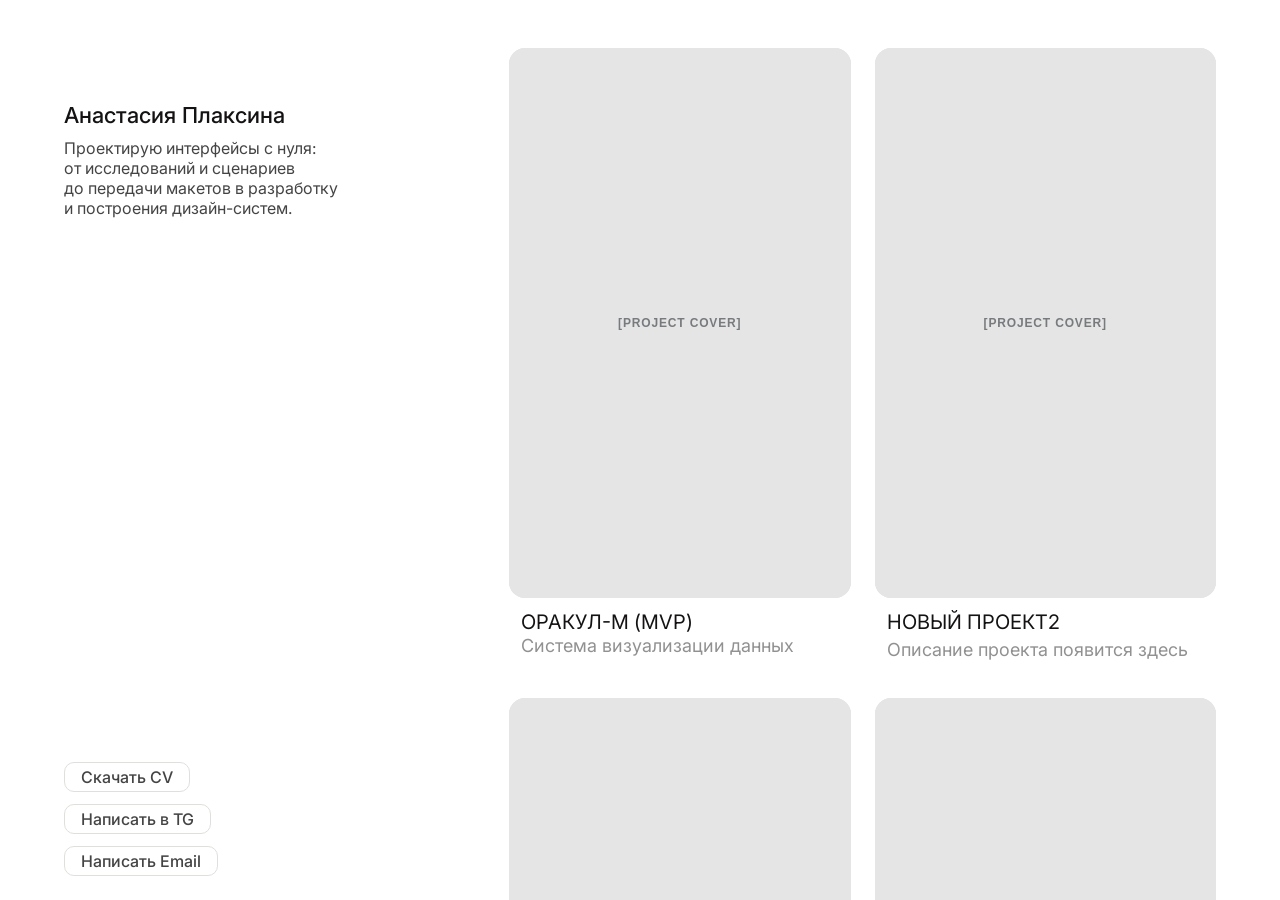
==== commit f5427f58: "Update index.html" ====
--- a/index.html
+++ b/index.html
@@ -15,24 +15,25 @@
 <body>
   <div class="page">
     <aside class="sidebar" aria-label="Информация об авторе">
-     <!-- ВЕРХ: имя + описание -->
-<div class="profile" id="about">
-  <h1 class="profile__name">Анастасия Плаксина</h1>
-  <p class="profile__description">
-    Проектирую интерфейсы с нуля:<br>
-    от исследований и сценариев<br>
-    до передачи макетов в разработку<br>
-    и построения дизайн-систем.
-  </p>
-</div>
+  <div class="sidebar__header">
+    <!-- Кнопки «К кейсам» тут нет, но место под неё зарезервировано -->
+    <div class="profile" id="about">
+      <h1 class="profile__name">Анастасия Плаксина</h1>
+      <p class="profile__description">
+        Проектирую интерфейсы с нуля:<br>
+        от исследований и сценариев<br>
+        до передачи макетов в разработку<br>
+        и построения дизайн-систем.
+      </p>
+    </div>
+  </div>
 
-<!-- НИЗ: три кнопки друг под другом -->
-<nav class="navigation" aria-label="Контакты">
-  <button class="pill" type="button" data-contact="cv">Скачать CV</button>
-  <a class="pill" href="https://t.me/ap_plaksina" target="_blank" rel="noopener">Написать в TG</a>
-  <a class="pill" href="mailto:ap.plaksina@mail.ru">Написать Email</a>
-</nav>
-    </aside>
+  <nav class="navigation" aria-label="Контакты">
+    <button class="pill" type="button" data-contact="cv">Скачать CV</button>
+    <a class="pill" href="https://t.me/ap_plaksina" target="_blank" rel="noopener">Написать в TG</a>
+    <a class="pill" href="mailto:ap.plaksina@mail.ru">Написать Email</a>
+  </nav>
+</aside>
 
     <main class="content" id="projects" aria-label="Проекты">
       <div class="projects-grid">
--- a/styles.css
+++ b/styles.css
@@ -4,9 +4,9 @@
    1. Переменные (:root)
    2. Сброс и базовая типографика
    3. Общая сетка страницы (.page)
-   4. Левая колонка (.sidebar) и кнопки (.pill)
-   5. Профиль (фото, имя, описание)
-   6. Соцсети
+   4. Левая колонка (.sidebar)
+   5. Профиль (имя + описание)
+   6. Кнопки (.pill)
    7. Правая колонка контента (.content)
    8. Сетка карточек кейсов (.projects-grid, .project-card)
    9. Страница кейса (.case)
@@ -37,18 +37,18 @@
   --color-success: #d8fff0;
   --color-success-text: #175b47;
 
+  /* Новые цвета для кнопок и текста */
+  --color-pill-border: #DFE0DC;   /* обводка кнопки */
+  --color-pill-text: #444444;     /* текст кнопки */
+  --color-pill-fill: #DFE0DC;     /* заливка кнопки при ховере */
+
   /* ===== ШРИФТЫ ===== */
   --font-main: Arial, Helvetica, sans-serif;
-  /* Шрифт для UI-элементов: кнопки, имя, карточки. Подключите Inter
-     через <link> в <head> или @import в начале этого файла. */
   --font-ui: 'Inter', Arial, Helvetica, sans-serif;
   --font-size-body: 20px;
   --font-size-small: 15px;
 
-  /* ===== СЕТКА И ОТСТУПЫ =====
-     Макет 1440px: слева колонка 421px, справа две карточки ~422px,
-     между колонками 24px. Поля страницы: 64px по бокам, 48px сверху,
-     24px снизу. */
+  /* ===== СЕТКА И ОТСТУПЫ ===== */
   --space-page-top: 48px;
   --space-page-x: 64px;
   --space-sidebar: 421px;
@@ -58,7 +58,7 @@
   --radius-small: 10px;
   --radius-medium: 14px;
   --radius-large: 20px;
-  --radius-pill: 999px;
+  --radius-pill: 10px;
 
   --transition-fast: 220ms cubic-bezier(0.2, 0.7, 0.2, 1);
   --transition-medium: 280ms cubic-bezier(0.2, 0.7, 0.2, 1);
@@ -122,7 +122,9 @@
 
 
 /* ============================================================
-   4. ЛЕВАЯ КОЛОНКА И КНОПКИ
+   4. ЛЕВАЯ КОЛОНКА
+   Сверху — профиль, снизу — кнопки. Между ними воздух.
+   Нижний отступ 24px — чтобы кнопки не прилипали к краю окна.
    ============================================================ */
 .sidebar {
   display: flex;
@@ -133,92 +135,36 @@
   padding-bottom: 24px;
 }
 
-/* Кнопки (Кейсы / Обо мне / Скачать CV) */
-.navigation {
-  display: flex;
-  align-items: center;
-  flex-wrap: nowrap;
-  gap: 12px;
-}
-
-.pill {
+
+/* ============================================================
+   5. ПРОФИЛЬ (ИМЯ + ОПИСАНИЕ)
+   ============================================================ */
+
+/* Обёртка верхней части сайдбара.
+   position: relative нужен, чтобы кнопка «К кейсам» позиционировалась
+   относительно этой обёртки, а не всей страницы. */
+.sidebar__header {
   position: relative;
-  display: inline-flex;
-  align-items: center;
-  justify-content: center;
-  flex: none;
-  min-height: 36px;
-  padding: 6px 15px;
-  border: 1px solid transparent;
-  border-radius: var(--radius-pill);
-  cursor: pointer;
-  /* Inter Medium 16 / 20 */
-  font-family: var(--font-ui);
-  font-size: 16px;
-  font-weight: 500;
-  line-height: 20px;
-  text-decoration: none;
-  white-space: nowrap;
-  transition:
-    color var(--transition-fast),
-    background-color var(--transition-fast),
-    border-color var(--transition-fast),
-    box-shadow var(--transition-fast),
-    transform var(--transition-fast);
-}
-
-.pill::after {
+}
+
+/* Кнопка «К кейсам» — абсолютно спозиционирована.
+   Стоит на 0px от верха .sidebar__header, то есть ровно на 48px
+   от верхнего края страницы (отступ уже задан у .page).
+   Места в потоке не занимает, поэтому профиль не сдвигается. */
+.pill--back {
   position: absolute;
-  right: 15px;
-  bottom: 5px;
-  left: 15px;
-  height: 1px;
-  background: currentColor;
-  content: "";
-  opacity: 0;
-  transform: scaleX(0.5);
-  transition: opacity var(--transition-fast), transform var(--transition-fast);
-}
-
-.pill:hover::after {
-  opacity: 1;
-  transform: scaleX(1);
-}
-
-.pill:active {
-  transform: translateY(1px);
-}
-
-.pill--primary {
-  background: var(--color-primary);
-  color: #ffffff;
-}
-
-.pill--primary:hover {
-  background: var(--color-primary-hover);
-  box-shadow: 0 5px 14px rgb(0 0 0 / 16%);
-  transform: translateY(-2px);
-}
-
-.pill--secondary {
-  border-color: var(--color-border);
-  background: var(--color-background);
-  color: var(--color-secondary);
-}
-
-.pill--secondary:hover {
-  border-color: #aab8d3;
-  background: #f5f7fb;
-  color: var(--color-accent);
-  transform: translateY(-2px);
-}
-
-
-/* ============================================================
-   5. ПРОФИЛЬ (ФОТО + ИМЯ + КРАТКОЕ ОПИСАНИЕ)
-   ============================================================ */
+  top: 0;
+  left: 0;
+}
+
+/* Профиль: имя + описание.
+   margin-top резервирует место под кнопку «К кейсам» + отступ 24px.
+   Высота кнопки .pill = 4 + 4 (padding) + 1 + 1 (border) + 20 (line-height) = 30px.
+   30px (кнопка) + 24px (отступ) = 54px.
+   На главной странице кнопки нет, но отступ всё равно нужен —
+   чтобы профиль стоял в том же месте, что и на странице кейса. */
 .profile {
-  margin-top: 38px;
+  margin-top: 54px;
   scroll-margin-top: 24px;
 }
 
@@ -248,7 +194,7 @@
 
 /* Имя — Inter Medium 22 / auto, цвет #141213 */
 .profile__name {
-  margin: 12px 0 10px;
+  margin: 0 0 10px;
   font-family: var(--font-ui);
   font-size: 22px;
   font-weight: 500;
@@ -256,7 +202,7 @@
   color: #141213;
 }
 
-/* Краткое описание — Inter Regular 16 / 20, цвет #444444 */
+/* Описание — Inter Regular 16 / 20, цвет #444444 */
 .profile__description {
   margin: 0;
   color: #444444;
@@ -268,22 +214,60 @@
 
 
 /* ============================================================
-   6. СОЦСЕТИ
-   ============================================================ */
-.socials {
+   6. КНОПКИ (.pill)
+   Inter Medium 16/20, текст #444444, обводка 1px #DFE0DC.
+   Внутренние отступы: 4px сверху/снизу, 16px по бокам.
+   Ховер: заливка #DFE0DC «втекает» слева, текст темнеет,
+   скругление уходит в 0. Без тени и без сдвига.
+   ============================================================ */
+.navigation {
   display: flex;
   flex-direction: column;
   align-items: flex-start;
   gap: 12px;
 }
 
-.social {
-  min-width: 54px;
+.pill {
+  position: relative;
+  display: inline-flex;
+  align-items: center;
+  justify-content: center;
+  padding: 4px 16px;
+  border: 1px solid var(--color-pill-border);
+  border-radius: var(--radius-pill); /* 10px */
+  background: linear-gradient(var(--color-pill-fill), var(--color-pill-fill)) no-repeat 0 0;
+  background-size: 0% 100%;
+  color: var(--color-pill-text);
+  font-family: var(--font-ui);
+  font-size: 16px;
+  font-weight: 500;
+  line-height: 20px;
+  text-decoration: none;
+  white-space: nowrap;
+  cursor: pointer;
+  transition:
+    background-size 0.45s cubic-bezier(0.65, 0, 0.35, 1),
+    border-radius 0.3s ease,
+    color 0.3s ease,
+    border-color 0.3s ease;
+}
+
+/* Ховер: только заливка + уходит скругление. Без тени и без сдвига. */
+.pill:hover {
+  background-size: 100% 100%;
+  border-radius: 0;
+  color: #141213;
+  border-color: var(--color-pill-fill);
+}
+
+.pill:active {
+  /* при нажатии ничего дополнительно не делаем */
 }
 
 
 /* ============================================================
    7. ПРАВАЯ КОЛОНКА КОНТЕНТА
+   Скроллится отдельно, полоска скролла скрыта.
    ============================================================ */
 .content {
   min-width: 0;
@@ -291,13 +275,13 @@
   overflow-x: hidden;
   overflow-y: auto;
   overscroll-behavior-y: contain;
-  scrollbar-width: none; /* Firefox: скрыть полоску скролла */
+  scrollbar-width: none;
 }
 
 .content::-webkit-scrollbar {
   width: 0;
   height: 0;
-  display: none; /* Chrome / Safari / Edge: скрыть полоску скролла */
+  display: none;
 }
 
 
@@ -317,73 +301,40 @@
   border-radius: var(--radius-large);
   color: inherit;
   text-decoration: none;
-  transition: transform var(--transition-medium);
 }
 
 a.project-card {
   cursor: pointer;
 }
 
-a.project-card:hover {
-  transform: translateY(-6px);
-}
-
-/* Обложка карточки */
 .project-card__cover {
   position: relative;
   overflow: hidden;
-  /* Высота обложки подстраивается под экран так, чтобы второй ряд
-     карточек всегда выглядывал примерно на 12–15%.
-     Формула: (высота окна − отступ сверху − зазор между рядами) / 1.125 − высота текстового блока.
-     Хотите, чтобы выглядывало больше — уменьшите 1.125 (например, до 1.10).
-     Хотите меньше — увеличьте (например, до 1.20). */
   height: min(550px, calc((100vh - 72px) / 1.125 - 76px));
-  border-radius: var(--radius-large);
+  border-radius: 16px;
   background: var(--color-placeholder);
-  transition: box-shadow var(--transition-medium);
-}
-
+  transition: border-radius var(--transition-medium);
+}
+
+/* Ховер: у обложки уходит скругление. Тени нет. */
 a.project-card:hover .project-card__cover {
-  box-shadow: 0 16px 30px rgb(0 0 0 / 13%);
+  border-radius: 0;
 }
 
 .project-card__image {
   width: 100%;
   height: 100%;
-  transition:
-    background-color var(--transition-medium),
-    transform var(--transition-medium);
-}
-
+  transition: transform var(--transition-medium);
+}
+
+/* Ховер: картинка лишь чуть увеличивается, фон не меняем. */
 a.project-card:hover .project-card__image {
-  background: #dddddd;
   transform: scale(1.045);
 }
 
-.project-card__arrow {
-  position: absolute;
-  top: 16px;
-  right: 16px;
-  display: grid;
-  width: 37px;
-  height: 37px;
-  place-items: center;
-  border-radius: 50%;
-  background: rgb(255 255 255 / 88%);
-  color: var(--color-primary);
-  font-size: 22px;
-  opacity: 0;
-  transform: translate(-6px, 6px);
-  transition: opacity var(--transition-fast), transform var(--transition-fast);
-}
-
-a.project-card:hover .project-card__arrow,
-a.project-card:focus-visible .project-card__arrow {
-  opacity: 1;
-  transform: translate(0);
-}
-
-/* Нижний блок карточки */
+/* Нижний блок карточки: название + описание.
+   Flex-колонка, отступ между элементами 4px,
+   внутренние отступы со всех сторон 12px. */
 .project-card__details {
   display: flex;
   flex-direction: column;
@@ -407,10 +358,6 @@
   transition: color var(--transition-fast);
 }
 
-a.project-card:hover .project-card__title,
-a.project-card:focus-visible .project-card__title {
-  color: var(--color-accent);
-}
 
 /* Описание кейса — Inter Regular 18 / 24, цвет #919191 */
 .project-card__description {
@@ -422,6 +369,7 @@
   line-height: 24px;
 }
 
+
 /* ============================================================
    9. СТРАНИЦА КЕЙСА
    ============================================================ */
@@ -448,7 +396,7 @@
 .hero-tag {
   padding: 8px 15px;
   border: 1px solid rgb(255 255 255 / 85%);
-  border-radius: var(--radius-pill);
+  border-radius: 999px;
   color: #565a5d;
   font-size: 15px;
   font-weight: 400;
@@ -616,7 +564,7 @@
   width: fit-content;
   padding: 5px 8px;
   margin-top: 22px;
-  border-radius: var(--radius-pill);
+  border-radius: 999px;
   background: var(--color-success);
   color: var(--color-success-text);
   font-size: 11px;
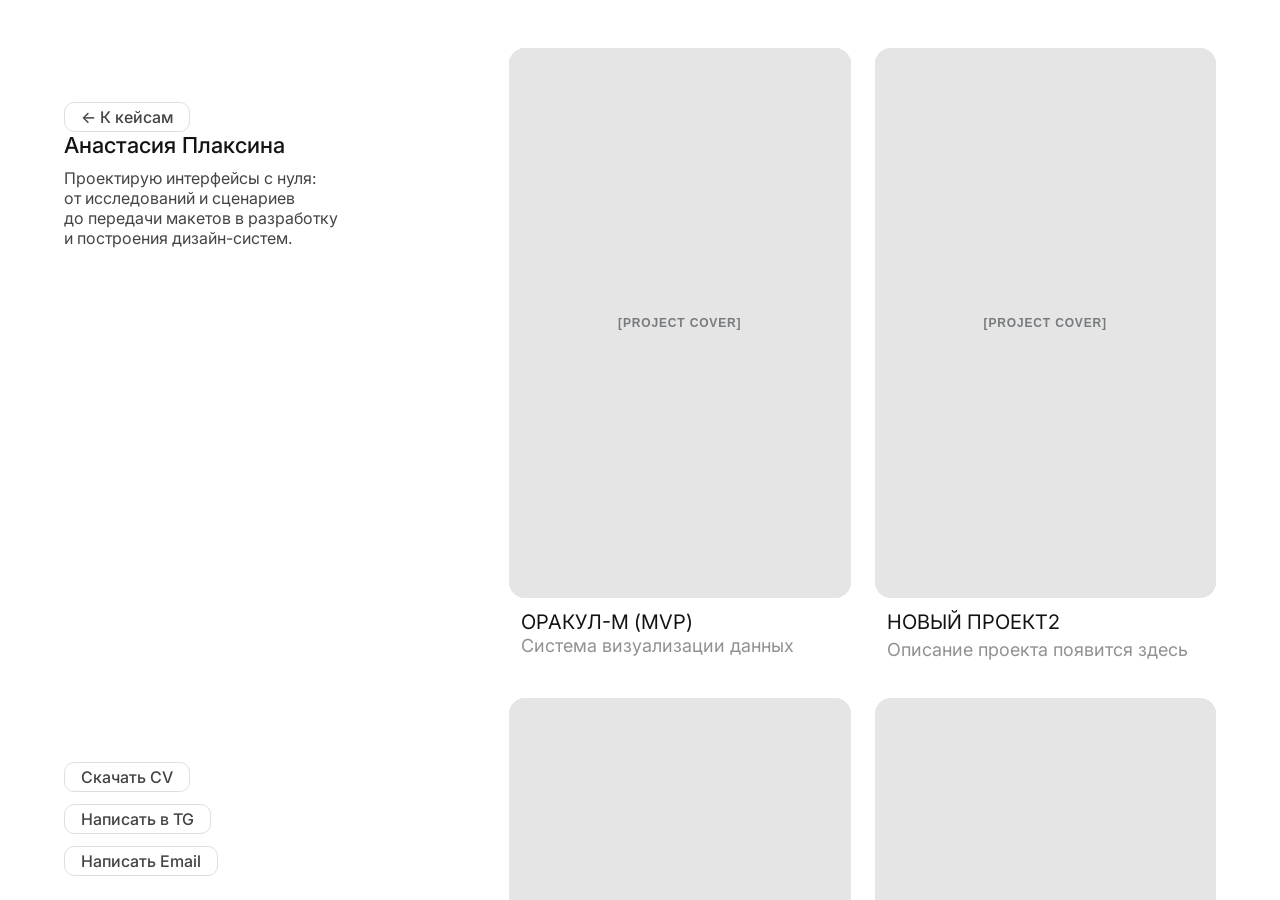
==== commit f330b37d: "Update index.html" ====
--- a/index.html
+++ b/index.html
@@ -16,7 +16,10 @@
   <div class="page">
     <aside class="sidebar" aria-label="Информация об авторе">
   <div class="sidebar__header">
-    <!-- Кнопки «К кейсам» тут нет, но место под неё зарезервировано -->
+    <!-- Кнопка есть, но невидима — занимает то же место, что и на странице кейса -->
+    <a class="pill pill--back pill--back--ghost"
+       href="index.html" aria-hidden="true" tabindex="-1">← К кейсам</a>
+
     <div class="profile" id="about">
       <h1 class="profile__name">Анастасия Плаксина</h1>
       <p class="profile__description">
--- a/styles.css
+++ b/styles.css
@@ -138,33 +138,33 @@
 
 /* ============================================================
    5. ПРОФИЛЬ (ИМЯ + ОПИСАНИЕ)
+   На обеих страницах есть обёртка .sidebar__header.
+   Резерв под кнопку «К кейсам» создаётся через padding-top:
+   он не схлопывается и не зависит от того, есть ли кнопка.
    ============================================================ */
 
 /* Обёртка верхней части сайдбара.
-   position: relative нужен, чтобы кнопка «К кейсам» позиционировалась
-   относительно этой обёртки, а не всей страницы. */
+   position: relative — чтобы кнопка «К кейсам» позиционировалась
+   внутри этой обёртки.
+   padding-top: 54px — это 30px (высота кнопки) + 24px (зазор).
+   Здесь же сидит и сам профиль, поэтому его позиция всегда
+   отсчитывается от одного и того же места. */
 .sidebar__header {
   position: relative;
-}
-
-/* Кнопка «К кейсам» — абсолютно спозиционирована.
-   Стоит на 0px от верха .sidebar__header, то есть ровно на 48px
-   от верхнего края страницы (отступ уже задан у .page).
-   Места в потоке не занимает, поэтому профиль не сдвигается. */
+  padding-top: 54px;
+}
+
+/* Кнопка «К кейсам» — абсолютно спозиционирована в этом padding-top.
+   Места в потоке не занимает, поэтому ничего не сдвигает. */
 .pill--back {
   position: absolute;
   top: 0;
   left: 0;
 }
 
-/* Профиль: имя + описание.
-   margin-top резервирует место под кнопку «К кейсам» + отступ 24px.
-   Высота кнопки .pill = 4 + 4 (padding) + 1 + 1 (border) + 20 (line-height) = 30px.
-   30px (кнопка) + 24px (отступ) = 54px.
-   На главной странице кнопки нет, но отступ всё равно нужен —
-   чтобы профиль стоял в том же месте, что и на странице кейса. */
+/* Профиль — отступ задаётся через padding-top у .sidebar__header,
+   поэтому здесь margin-top уже не нужен. */
 .profile {
-  margin-top: 54px;
   scroll-margin-top: 24px;
 }
 
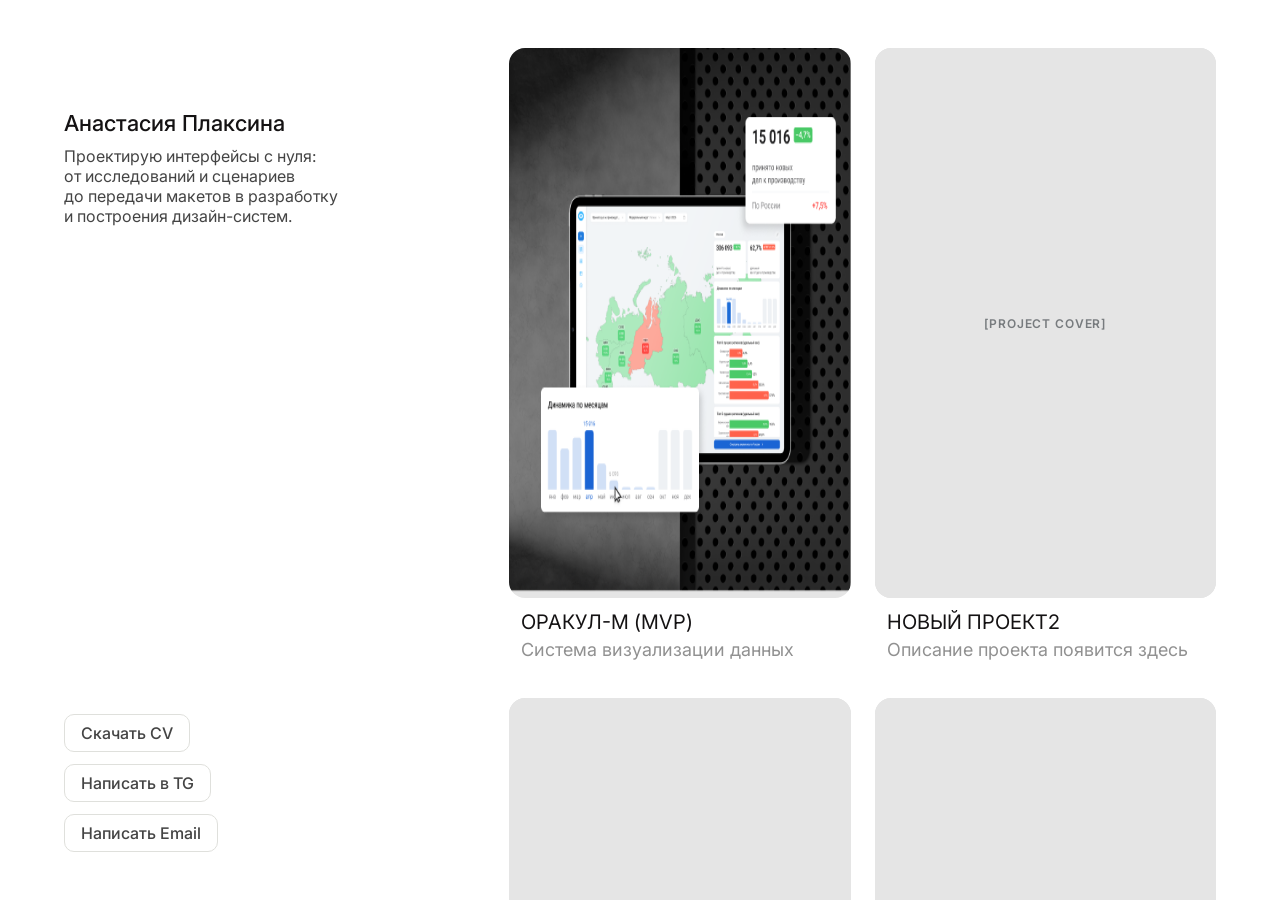
==== commit 49afaf11: "Update index.html" ====
--- a/index.html
+++ b/index.html
@@ -41,18 +41,17 @@
     <main class="content" id="projects" aria-label="Проекты">
       <div class="projects-grid">
         <a class="project-card" href="case.html" aria-label="Открыть кейс ОРАКУЛ-М">
-          <div class="project-card__cover">
-            <div class="placeholder project-card__image" aria-hidden="true">[PROJECT COVER]</div>
-            <span class="project-card__arrow" aria-hidden="true">↗</span>
-          </div>
-          <div class="project-card__details">
-            <div class="project-card__heading">
-              <h2 class="project-card__title">ОРАКУЛ-М (MVP)</h2
-            </div>
-            <p class="project-card__description">Система визуализации данных</p>
-            </div>
-          </div>
-        </a>
+  <div class="project-card__cover">
+    <img class="project-card__image" src="images/oracul/oracul_cover.png" alt="Обложка кейса ОРАКУЛ-М">
+    <span class="project-card__arrow" aria-hidden="true">↗</span>
+  </div>
+  <div class="project-card__details">
+    <div class="project-card__heading">
+      <h2 class="project-card__title">ОРАКУЛ-М (MVP)</h2>
+    </div>
+    <p class="project-card__description">Система визуализации данных</p>
+  </div>
+</a>
 
         <article class="project-card project-card--upcoming" aria-label="Будущий проект 2">
           <div class="project-card__cover">
--- a/styles.css
+++ b/styles.css
@@ -37,10 +37,17 @@
   --color-success: #d8fff0;
   --color-success-text: #175b47;
 
-  /* Новые цвета для кнопок и текста */
-  --color-pill-border: #DFE0DC;   /* обводка кнопки */
-  --color-pill-text: #444444;     /* текст кнопки */
-  --color-pill-fill: #DFE0DC;     /* заливка кнопки при ховере */
+  /* Цвета для блоков гипотез и инсайтов */
+  --color-badge-text: #18A44B;
+  --color-badge-bg: rgba(24, 164, 75, 0.05);
+  --color-hypothesis-block-bg: rgba(0, 0, 0, 0.05);
+  --color-insight-title: #D21F18;
+  --color-insight-bg: rgba(221, 43, 36, 0.05);
+
+  /* Цвета для кнопок */
+  --color-pill-border: #DFE0DC;
+  --color-pill-text: #444444;
+  --color-pill-fill: #DFE0DC;
 
   /* ===== ШРИФТЫ ===== */
   --font-main: Arial, Helvetica, sans-serif;
@@ -83,8 +90,9 @@
   overflow: hidden;
   background: var(--color-background);
   color: var(--color-text);
-  font-family: var(--font-main);
+font-family: var(--font-ui);
   -webkit-font-smoothing: antialiased;
+  text-wrap: pretty;
 }
 
 button,
@@ -108,7 +116,6 @@
 
 /* ============================================================
    3. ОБЩАЯ СЕТКА СТРАНИЦЫ
-   Две колонки: слева сайдбар 421px, справа — контент.
    ============================================================ */
 .page {
   display: grid;
@@ -117,14 +124,12 @@
   width: 100%;
   height: 100vh;
   height: 100dvh;
-  padding: var(--space-page-top) var(--space-page-x) 0;
+  padding: 0 var(--space-page-x) 0;
 }
 
 
 /* ============================================================
    4. ЛЕВАЯ КОЛОНКА
-   Сверху — профиль, снизу — кнопки. Между ними воздух.
-   Нижний отступ 24px — чтобы кнопки не прилипали к краю окна.
    ============================================================ */
 .sidebar {
   display: flex;
@@ -132,38 +137,44 @@
   justify-content: space-between;
   min-width: 0;
   min-height: 0;
-  padding-bottom: 24px;
+  padding-top: var(--space-page-top);    
+  padding-bottom: 48px;
 }
 
 
 /* ============================================================
    5. ПРОФИЛЬ (ИМЯ + ОПИСАНИЕ)
-   На обеих страницах есть обёртка .sidebar__header.
-   Резерв под кнопку «К кейсам» создаётся через padding-top:
-   он не схлопывается и не зависит от того, есть ли кнопка.
-   ============================================================ */
-
-/* Обёртка верхней части сайдбара.
-   position: relative — чтобы кнопка «К кейсам» позиционировалась
-   внутри этой обёртки.
-   padding-top: 54px — это 30px (высота кнопки) + 24px (зазор).
-   Здесь же сидит и сам профиль, поэтому его позиция всегда
-   отсчитывается от одного и того же места. */
+   ============================================================ */
+
+/* Стек по вертикали: кнопка сверху, профиль снизу, зазор 24px. */
 .sidebar__header {
-  position: relative;
-  padding-top: 54px;
-}
-
-/* Кнопка «К кейсам» — абсолютно спозиционирована в этом padding-top.
-   Места в потоке не занимает, поэтому ничего не сдвигает. */
+  display: flex;
+  flex-direction: column;
+  align-items: flex-start;
+  gap: 24px;
+}
+
 .pill--back {
-  position: absolute;
-  top: 0;
-  left: 0;
-}
-
-/* Профиль — отступ задаётся через padding-top у .sidebar__header,
-   поэтому здесь margin-top уже не нужен. */
+  /* пусто — оставляем для явности */
+  gap: 6px;
+  height: 38px;
+  padding: 6px 16px 6px 12px;
+
+}
+/* Иконка внутри кнопки «К кейсам» — 24×24, не сжимается. */
+.pill--back .pill__icon {
+  display: block;
+  width: 24px;
+  height: 24px;
+  flex: none;
+}
+
+/* Призрачная кнопка для главной страницы. */
+.pill--back--ghost {
+  visibility: hidden;
+  pointer-events: none;
+}
+
 .profile {
   scroll-margin-top: 24px;
 }
@@ -215,10 +226,6 @@
 
 /* ============================================================
    6. КНОПКИ (.pill)
-   Inter Medium 16/20, текст #444444, обводка 1px #DFE0DC.
-   Внутренние отступы: 4px сверху/снизу, 16px по бокам.
-   Ховер: заливка #DFE0DC «втекает» слева, текст темнеет,
-   скругление уходит в 0. Без тени и без сдвига.
    ============================================================ */
 .navigation {
   display: flex;
@@ -232,9 +239,9 @@
   display: inline-flex;
   align-items: center;
   justify-content: center;
-  padding: 4px 16px;
+  padding: 8px 16px;
   border: 1px solid var(--color-pill-border);
-  border-radius: var(--radius-pill); /* 10px */
+  border-radius: var(--radius-pill);
   background: linear-gradient(var(--color-pill-fill), var(--color-pill-fill)) no-repeat 0 0;
   background-size: 0% 100%;
   color: var(--color-pill-text);
@@ -252,7 +259,6 @@
     border-color 0.3s ease;
 }
 
-/* Ховер: только заливка + уходит скругление. Без тени и без сдвига. */
 .pill:hover {
   background-size: 100% 100%;
   border-radius: 0;
@@ -267,7 +273,6 @@
 
 /* ============================================================
    7. ПРАВАЯ КОЛОНКА КОНТЕНТА
-   Скроллится отдельно, полоска скролла скрыта.
    ============================================================ */
 .content {
   min-width: 0;
@@ -292,6 +297,7 @@
   display: grid;
   grid-template-columns: repeat(2, minmax(0, 1fr));
   gap: var(--space-card-gap);
+  padding-top: var(--space-page-top);   /* ← добавили */
   padding-bottom: 24px;
 }
 
@@ -316,7 +322,6 @@
   transition: border-radius var(--transition-medium);
 }
 
-/* Ховер: у обложки уходит скругление. Тени нет. */
 a.project-card:hover .project-card__cover {
   border-radius: 0;
 }
@@ -327,14 +332,10 @@
   transition: transform var(--transition-medium);
 }
 
-/* Ховер: картинка лишь чуть увеличивается, фон не меняем. */
 a.project-card:hover .project-card__image {
   transform: scale(1.045);
 }
 
-/* Нижний блок карточки: название + описание.
-   Flex-колонка, отступ между элементами 4px,
-   внутренние отступы со всех сторон 12px. */
 .project-card__details {
   display: flex;
   flex-direction: column;
@@ -346,7 +347,7 @@
   display: block;
 }
 
-/* Название кейса — Inter Regular Uppercase 20 / 24, цвет #141213 */
+/* Название кейса */
 .project-card__title {
   margin: 0;
   font-family: var(--font-ui);
@@ -358,8 +359,7 @@
   transition: color var(--transition-fast);
 }
 
-
-/* Описание кейса — Inter Regular 18 / 24, цвет #919191 */
+/* Описание кейса */
 .project-card__description {
   margin: 0;
   color: #919191;
@@ -374,9 +374,35 @@
    9. СТРАНИЦА КЕЙСА
    ============================================================ */
 .case {
-  padding-bottom: 75px;
-}
-
+  --text-width: 75%;
+  padding-top: var(--space-page-top);    
+  padding-bottom: 80px;
+}
+
+/* Текстовые блоки — 75% ширины */
+.case__title,
+.case-section > p,
+.case-section > .case-list,
+.case-section > .case-facts,
+.case-section > .result-facts,
+.case-section > .collapsible,
+.case-section > .note-list,
+.case-section > .testing-panel,
+.case-section > .section-label,
+.lightbox__caption {
+  max-width: var(--text-width);
+}
+
+/* Превью-блоки — на всю ширину */
+.case__hero,
+.case__flow,
+.gallery,
+.gallery__caption,
+ {
+  max-width: 100%;
+}
+
+/* ===== Верхняя обложка ===== */
 .case__hero {
   position: relative;
   width: 100%;
@@ -388,13 +414,13 @@
 .case__hero-tags {
   position: absolute;
   top: 20px;
-  right: 22px;
-  display: flex;
-  gap: 9px;
+  right: 20px;
+  display: flex;
+  gap: 8px;
 }
 
 .hero-tag {
-  padding: 8px 15px;
+  padding: 8px 16px;
   border: 1px solid rgb(255 255 255 / 85%);
   border-radius: 999px;
   color: #565a5d;
@@ -403,8 +429,9 @@
   letter-spacing: 0;
 }
 
+/* ===== Шапка с названием кейса ===== */
 .case__header {
-  margin: 47px 0 25px;
+  margin: 48px 0 24px;
 }
 
 .case__title {
@@ -415,10 +442,11 @@
   line-height: 1.15;
 }
 
+/* ===== Секции кейса ===== */
 .case-section {
-  margin-top: 44px;
+  margin-top: 48px;
   font-size: var(--font-size-body);
-  line-height: 1.31;
+  line-height: 1.46;
 }
 
 .case__header + .case-section {
@@ -430,29 +458,30 @@
 }
 
 .case-section p {
-  margin: 0 0 18px;
+  margin: 0 0 20px;
 }
 
 .section-label {
-  margin: 0 0 19px;
+  margin: 0 0 16px;
   color: var(--color-muted);
   font-size: 16px;
-  font-weight: 400;
+  font-weight: 600;
   line-height: 1.3;
   text-transform: uppercase;
 }
 
+/* ===== Факты ===== */
 .case-facts,
 .result-facts {
-  margin: 22px 0 0;
+  margin: 24px 0 0;
 }
 
 .case-facts > div,
 .result-facts > div {
   display: grid;
   grid-template-columns: 138px minmax(0, 1fr);
-  gap: 10px;
-  margin-top: 7px;
+  gap: 12px;
+  margin-top: 8px;
 }
 
 .case-facts dt,
@@ -465,9 +494,10 @@
   margin: 0;
 }
 
+/* ===== Списки ===== */
 .case-list {
   margin: 0;
-  padding-left: 30px;
+  padding-left: 32px;
 }
 
 .case-list li {
@@ -479,107 +509,291 @@
   margin-bottom: 0;
 }
 
+/* ============================================================
+   ИНСАЙТЫ И СТОРИС (карточки .note)
+   ============================================================ */
 .note-list {
   display: grid;
   gap: 16px;
 }
 
 .note {
-  padding: 21px 20px 20px;
+  padding: 20px;
   border-radius: var(--radius-medium);
   background: var(--color-surface);
 }
 
+/* Заголовки ИНСАЙТ N и Story N — Inter SemiBold 16/1.3, uppercase */
 .note h3 {
   margin: 0 0 12px;
   color: #95999d;
+  font-family: var(--font-ui);
+  font-size: 16px;
+  font-weight: 500;
+  letter-spacing: 0.02em;
+  line-height: normal;
+  text-transform: uppercase;
+}
+
+.note p {
+  margin: 0;
+  font-family: var(--font-ui);
+  font-size: 20px;
+  font-weight: 400;
+  line-height: 1.46;
+}
+
+.note--story p {
+  color: #30374e;
+}
+
+/* ===== Блок User Flow ===== */
+.case__flow {
+  width: 100%;
+  height: 530px;
+  margin-top: 48px;
+  border: 1px solid #dedede;
+  border-radius: var(--radius-medium);
+  background: #f0f0f0;
+}
+
+/* ============================================================
+   БЛОК ГИПОТЕЗ
+   Внешний контейнер — просто вертикальный стек.
+   ============================================================ */
+.testing-panel {
+  display: flex;
+  flex-direction: column;
+  gap: 16px;
+}
+
+/* ============================================================
+   КАРТОЧКА ГИПОТЕЗЫ
+   Шапка (ГИПОТЕЗА N + бейдж) + тело (блок гипотезы + блок инсайта).
+   ============================================================ */
+.hypothesis {
+  display: flex;
+  flex-direction: column;
+  gap: 16px;
+  padding: 24px;
+  border-radius: var(--radius-medium);
+  background: rgba(0, 0, 0, 0.05);
+  color: #242424;
+}
+
+/* Шапка: заголовок слева, бейдж справа */
+.hypothesis__header {
+  display: flex;
+  align-items: center;
+  justify-content: space-between;
+  gap: 12px;
+}
+
+/* ГИПОТЕЗА N — как заголовки .note h3 (Инсайт, Story) */
+.hypothesis__title {
+  margin: 0;
+  color: #95999d;
+  font-family: var(--font-ui);
   font-size: 16px;
   font-weight: 600;
   letter-spacing: 0.02em;
-  line-height: 1.3;
+  line-height: normal;
   text-transform: uppercase;
 }
 
-.note p {
-  margin: 0;
-}
-
-.note--story p {
-  color: #30374e;
-}
-
-.case__flow {
-  width: 100%;
-  height: 530px;
-  margin-top: 44px;
-  border: 1px solid #dedede;
-  border-radius: var(--radius-medium);
-  background: #f0f0f0;
-}
-
-.testing-panel {
-  padding: 27px;
-  border-radius: 18px;
-  background: var(--color-dark-panel);
-  color: var(--color-dark-text);
-  font-size: 16px;
-  line-height: 1.35;
-}
-
-.testing-panel__head,
-.hypothesis {
-  display: grid;
-  grid-template-columns: repeat(2, minmax(0, 1fr));
-  gap: 22px;
-}
-
-.testing-panel__head {
-  padding: 0 0 15px;
-  color: #b9b9b9;
-  font-size: 15px;
-  text-transform: uppercase;
-}
-
-.hypothesis {
-  padding: 20px;
-  margin-bottom: 16px;
-  border-radius: var(--radius-medium);
-  background: var(--color-dark-card);
-}
-
-.hypothesis:last-child {
-  margin-bottom: 0;
-}
-
-.hypothesis p {
-  margin: 0 0 10px;
-}
-
-.hypothesis p:last-child {
-  margin-bottom: 0;
-}
-
+/* Бейдж со статусом */
 .hypothesis__badge {
-  display: table;
+  display: inline-block;
   width: fit-content;
-  padding: 5px 8px;
-  margin-top: 22px;
-  border-radius: 999px;
-  background: var(--color-success);
-  color: var(--color-success-text);
-  font-size: 11px;
+  padding: 4px 12px;
+  border-radius: 12px;
+  background: var(--color-badge-bg);
+  color: var(--color-badge-text);
+  font-size: 12px;
   font-weight: 600;
   text-transform: uppercase;
-}
-
-.testing-panel__observation {
-  margin: 0 5px 16px !important;
-  color: #60bc9b;
-  font-size: 12px;
-  line-height: 1.4;
+  white-space: nowrap;
+}
+
+/* Тело: блок гипотезы + блок инсайта, gap 16 */
+.hypothesis__body {
+  display: flex;
+  flex-direction: column;
+  gap: 16px;
+}
+
+/* Блок гипотезы: padding 20, gap 12, фон #000 5% */
+.hypothesis__block {
+  display: flex;
+  flex-direction: column;
+  gap: 12px;
+  padding: 20px;
+  border-radius: var(--radius-medium);
+  background: var(--color-hypothesis-block-bg);
+  color: #242424;
+  font-family: var(--font-ui);
+  font-size: 20px;
+  font-weight: 400;
+  line-height: 1.46;
+}
+
+.hypothesis__block p {
+  margin: 0;
+}
+/* ============================================================
+   СПИСКИ ВНУТРИ ГИПОТЕЗ
+   Пункты с тире вместо стандартных буллитов.
+   ============================================================ */
+.hypothesis__list {
+  margin: 0;
+  padding-left: 0;
+  list-style: none;
+}
+
+.hypothesis__list li {
+  position: relative;
+  padding-left: 24px;    /* место под тире */
+  margin-bottom: 8px;
+  font-family: var(--font-ui);
+  font-size: 20px;
+  font-weight: 400;
+  line-height: 1.46;
+  color: #242424;
+}
+
+.hypothesis__list li:last-child {
+  margin-bottom: 0;
+}
+
+/* Тире перед каждым пунктом */
+.hypothesis__list li::before {
+  content: "—";
+  position: absolute;
+  left: 0;
+  color: #242424;
+}
+
+/* Блок инсайта: заголовок ИНСАЙТ + текст, фон #DD2B24 5% */
+.insight {
+  display: flex;
+  flex-direction: column;
+  gap: 12px;
+  padding: 20px;
+  border-radius: var(--radius-medium);
+  background: var(--color-insight-bg);
+}
+
+.insight__title {
+  margin: 0;
+  color: var(--color-insight-title);
+  font-family: var(--font-ui);
+  font-size: 16px;
+  font-weight: 600;
+  letter-spacing: 0.02em;
+  line-height: normal;
   text-transform: uppercase;
 }
 
+.insight p {
+  margin: 0;
+  color: #242424;
+  font-family: var(--font-ui);
+  font-size: 20px;
+  font-weight: 400;
+  line-height: 1.46;
+}
+/* ============================================================
+   СВОРАЧИВАЕМЫЕ БЛОКИ (Инсайты, Story, Гипотезы)
+   По умолчанию показываем первые 470px контента,
+   внизу — кнопка «Смотреть все» с градиентной подложкой.
+   При развороте показываем всё, кнопка остаётся под контентом
+   и меняет текст на «Свернуть все», иконка крутится.
+   ============================================================ */
+
+/* Обёртка — ширина текстового блока */
+.collapsible {
+  position: relative;
+  max-width: var(--text-width);
+}
+
+/* Область контента: в свёрнутом виде ограничена 300px */
+.collapsible__content {
+  max-height: 300px;
+  overflow: hidden;
+  transition: max-height 0.4s ease-out;
+}
+
+/* В развёрнутом виде — показываем всё (значение с запасом) */
+.collapsible.is-open .collapsible__content {
+  max-height: 8000px;
+}
+
+/* ===== Кнопка «Смотреть все» / «Свернуть все» ===== */
+.collapsible__toggle {
+  position: relative;
+  z-index: 1;
+  display: flex;
+  align-items: center;
+  justify-content: center;
+  gap: 8px;
+  width: 100%;
+  /* верхний padding 20px, остальные — 0 */
+  padding: 20px 0 0;
+  margin: -20px 0 0;    /* накладываемся на последние 20px контента */
+  border: 0;
+  background: linear-gradient(
+    to bottom,
+    rgba(255, 255, 255, 0) 0%,
+    #ffffff 38%
+  );
+  color: #616161;
+  font-family: var(--font-ui);
+  font-size: 16px;
+  font-weight: 500;
+  line-height: 24px;
+  cursor: pointer;
+  transition: color 0.2s ease;
+}
+
+/* Ховер — цвет меняется на чёрный */
+.collapsible__toggle:hover {
+  color: #000000;
+}
+
+/* Иконка-шеврон */
+.collapsible__toggle-icon {
+  display: block;
+  width: 16px;
+  height: 16px;
+  transition: transform 0.3s ease;
+}
+
+/* В развёрнутом состоянии иконка переворачивается */
+.collapsible.is-open .collapsible__toggle-icon {
+  transform: rotate(180deg);
+}
+
+/* Показываем нужный текст в зависимости от состояния */
+.collapsible__toggle-text--open {
+  display: none;
+}
+.collapsible.is-open .collapsible__toggle-text--closed {
+  display: none;
+}
+.collapsible.is-open .collapsible__toggle-text--open {
+  display: inline;
+}
+
+/* В развёрнутом виде кнопка встаёт в поток под контент —
+   без наложения и без градиента */
+.collapsible.is-open .collapsible__toggle {
+  margin-top: 0;        
+  background: transparent;
+}
+
+/* ============================================================
+   ГАЛЕРЕЯ МАКЕТОВ
+   ============================================================ */
 .gallery__stage {
   position: relative;
   width: 100%;
@@ -664,13 +878,13 @@
   bottom: 20px;
   left: 50%;
   display: flex;
-  gap: 7px;
+  gap: 8px;
   transform: translateX(-50%);
 }
 
 .gallery__dot {
-  width: 11px;
-  height: 11px;
+  width: 12px;
+  height: 12px;
   padding: 0;
   border: 0;
   border-radius: 50%;
@@ -691,24 +905,26 @@
 }
 
 .gallery__caption {
-  margin: 18px 0 0 !important;
+  margin: 20px 0 0 !important;
   font-size: 19px;
   font-style: italic;
   text-align: center;
 }
 
+/* ===== Результат ===== */
 .result-facts {
   margin-top: 20px;
 }
 
 .result-facts > div {
-  margin-top: 18px;
+  margin-top: 20px;
 }
 
 .result-facts .case-list {
-  padding-left: 30px;
-}
-
+  padding-left: 32px;
+}
+
+/* ===== Лайтбокс ===== */
 .lightbox {
   width: min(1100px, calc(100vw - 80px));
   max-width: none;
@@ -743,19 +959,20 @@
 }
 
 .lightbox__caption {
-  margin: 14px 0 0;
+  margin: 16px 0 0;
   color: var(--color-secondary);
   font-size: 16px;
   text-align: center;
 }
 
+/* ===== Уведомление ===== */
 .notice {
   position: fixed;
   z-index: 10;
   bottom: 24px;
   left: 24px;
   max-width: 340px;
-  padding: 14px 18px;
+  padding: 16px 20px;
   border-radius: var(--radius-medium);
   background: var(--color-primary);
   box-shadow: 0 10px 25px rgb(0 0 0 / 20%);
